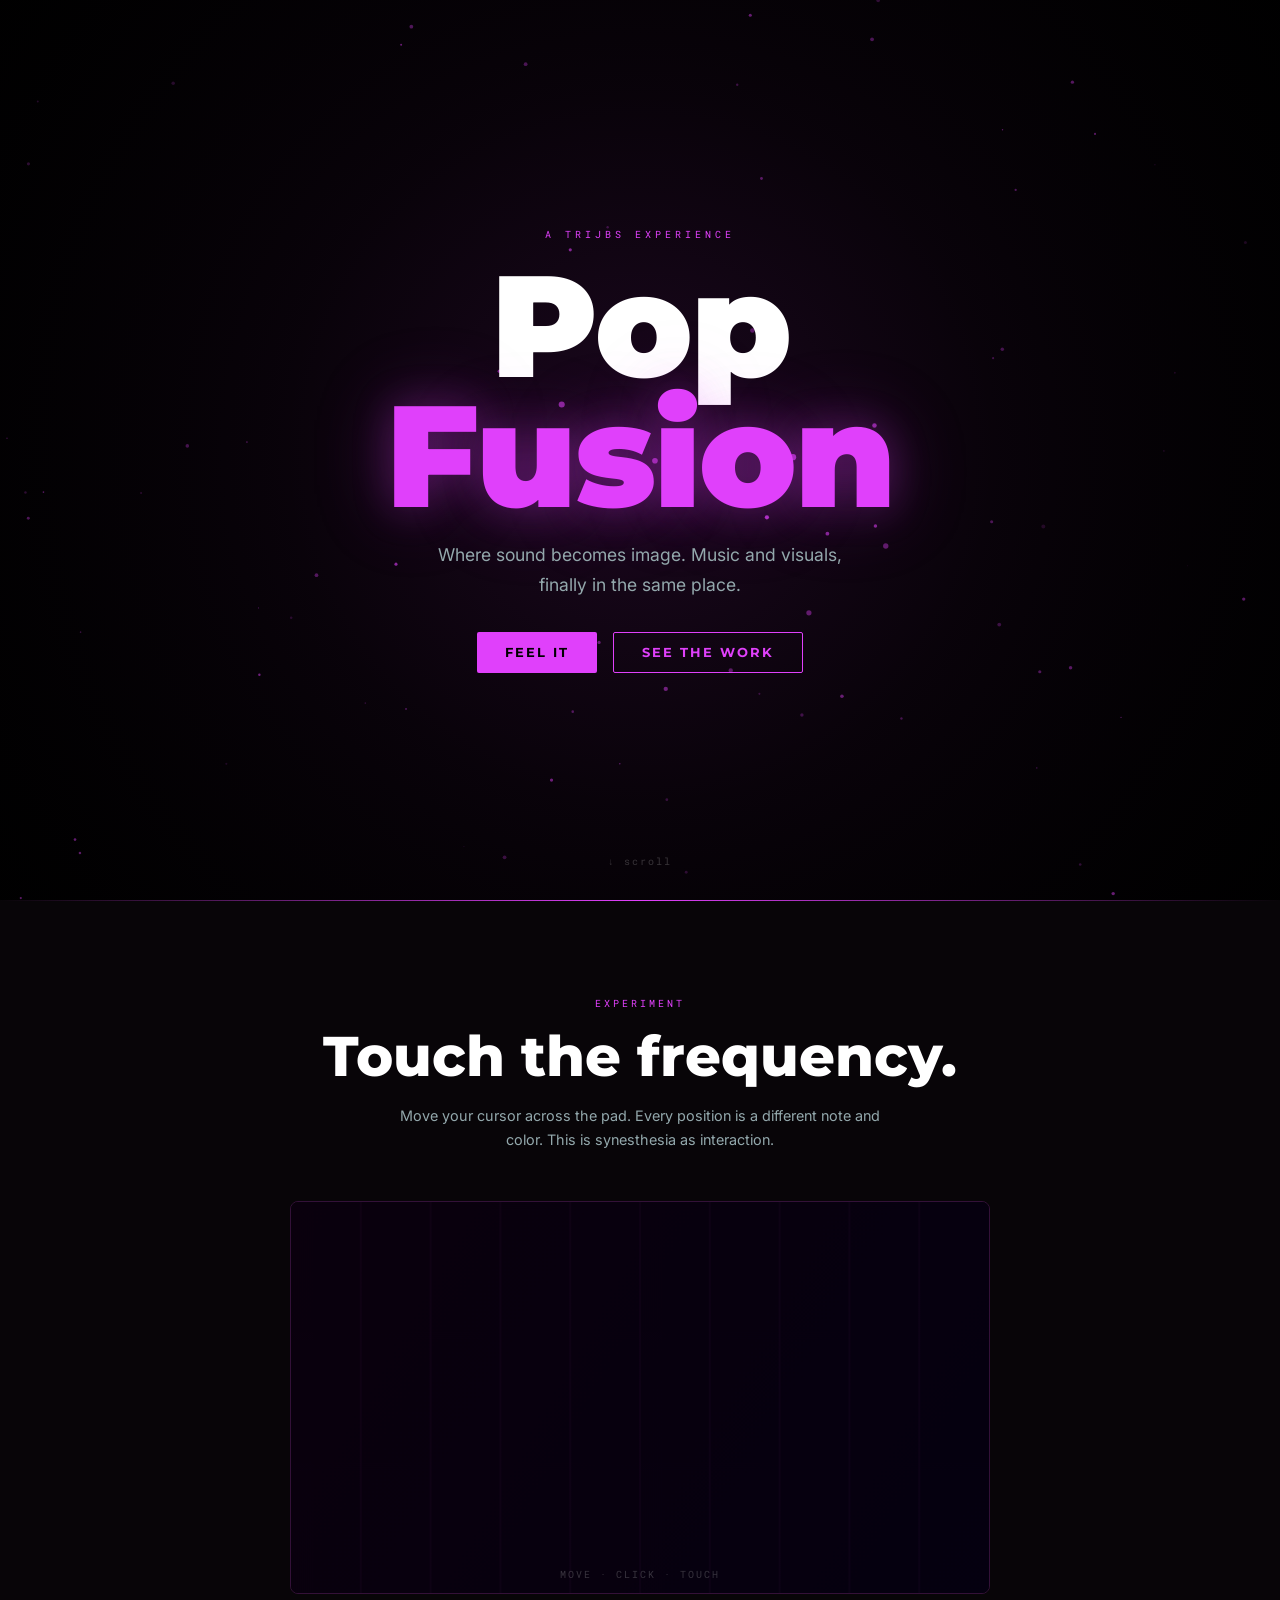
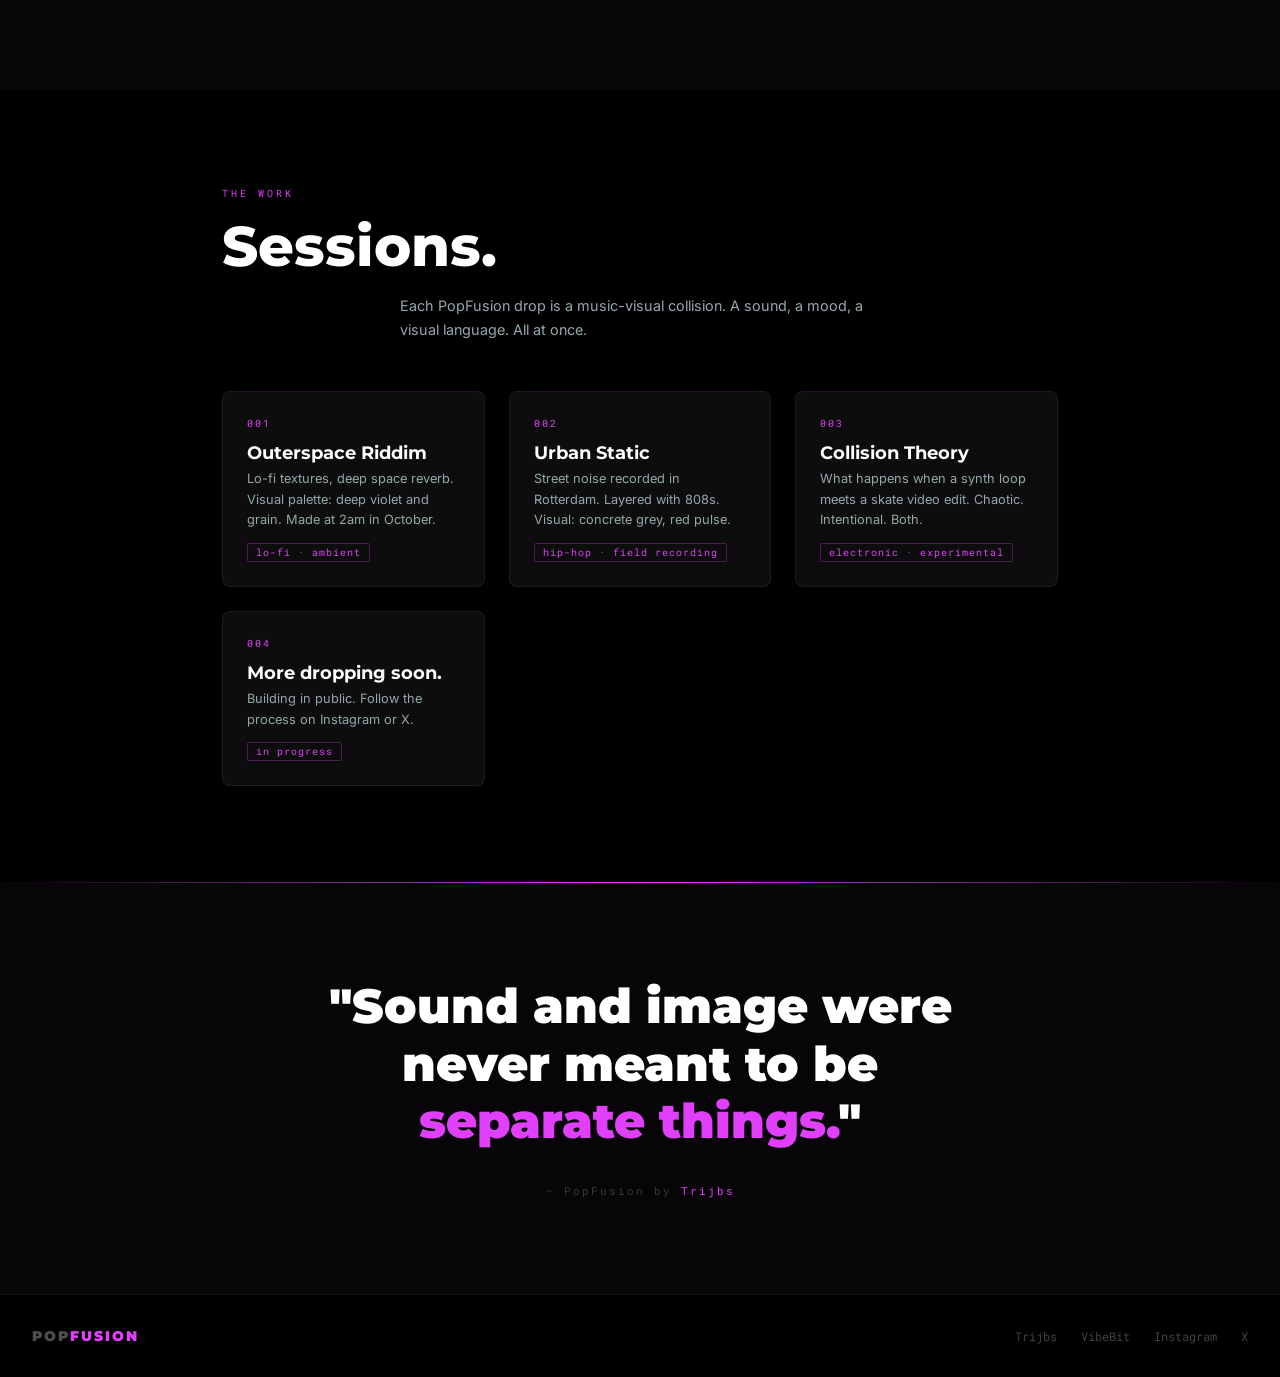
==== popfusion/index.html @ 5f2a0971 "Add PopFusion page, GitHub README, clean script.js - popfusion/index.html: interactive music-visual " ====
<!DOCTYPE html>
<html lang="en">
<head>
  <meta charset="UTF-8" />
  <meta name="viewport" content="width=device-width, initial-scale=1.0" />
  <title>PopFusion — Music meets visual. By Trijbs.</title>
  <meta name="description" content="PopFusion is where sound becomes image. An interactive music-visual experience by Trijbs." />
  <link rel="icon" href="../logo.png" type="image/png" />
  <link rel="preconnect" href="https://fonts.googleapis.com">
  <link rel="preconnect" href="https://fonts.gstatic.com" crossorigin>
  <link href="https://fonts.googleapis.com/css2?family=Inter:wght@300;400;500&family=Montserrat:wght@700;800;900&family=Roboto+Mono:wght@400&display=swap" rel="stylesheet">

  <style>
    :root {
      --magenta:      #E040FB;
      --magenta-dark: #C030D9;
      --magenta-glow: rgba(224, 64, 251, 0.25);
      --bg:           #000;
      --surface:      #080508;
      --neutral:      #93A8AC;
      --white:        #ffffff;
      --font-head:    'Montserrat', sans-serif;
      --font-body:    'Inter', sans-serif;
      --font-mono:    'Roboto Mono', monospace;
    }

    * { margin: 0; padding: 0; box-sizing: border-box; }

    html { scroll-behavior: smooth; }

    body {
      background: var(--bg);
      color: var(--white);
      font-family: var(--font-body);
      overflow-x: hidden;
    }

    /* ── CANVAS HERO ─────────────────────────────────────── */

    #hero {
      position: relative;
      height: 100vh;
      display: flex;
      flex-direction: column;
      align-items: center;
      justify-content: center;
      text-align: center;
      overflow: hidden;
    }

    #hero-canvas {
      position: absolute;
      inset: 0;
      width: 100%;
      height: 100%;
    }

    .hero-content {
      position: relative;
      z-index: 2;
      padding: 2rem;
    }

    .brand-tag {
      font-family: var(--font-mono);
      font-size: 0.65rem;
      letter-spacing: 4px;
      color: var(--magenta);
      text-transform: uppercase;
      margin-bottom: 1.25rem;
      display: block;
    }

    .hero-title {
      font-family: var(--font-head);
      font-weight: 900;
      font-size: clamp(3.5rem, 12vw, 9rem);
      line-height: 0.9;
      letter-spacing: -2px;
      margin-bottom: 1.25rem;
    }

    .hero-title .pop { color: var(--white); }
    .hero-title .fusion {
      color: var(--magenta);
      text-shadow: 0 0 40px var(--magenta-glow), 0 0 80px var(--magenta-glow);
    }

    .hero-sub {
      font-size: clamp(0.9rem, 2vw, 1.1rem);
      color: var(--neutral);
      max-width: 440px;
      line-height: 1.7;
      margin: 0 auto 2rem;
    }

    .hero-cta {
      display: inline-flex;
      gap: 1rem;
      flex-wrap: wrap;
      justify-content: center;
    }

    .btn-primary-pf {
      font-family: var(--font-head);
      font-weight: 700;
      font-size: 0.8rem;
      letter-spacing: 2px;
      text-transform: uppercase;
      color: #000;
      background: var(--magenta);
      border: none;
      padding: 13px 28px;
      border-radius: 2px;
      cursor: pointer;
      text-decoration: none;
      transition: background 0.2s, transform 0.15s, box-shadow 0.2s;
    }

    .btn-primary-pf:hover {
      background: var(--magenta-dark);
      transform: translateY(-2px);
      box-shadow: 0 8px 24px var(--magenta-glow);
    }

    .btn-ghost-pf {
      font-family: var(--font-head);
      font-weight: 700;
      font-size: 0.8rem;
      letter-spacing: 2px;
      text-transform: uppercase;
      color: var(--magenta);
      background: transparent;
      border: 1.5px solid var(--magenta);
      padding: 12px 28px;
      border-radius: 2px;
      cursor: pointer;
      text-decoration: none;
      transition: background 0.2s, transform 0.15s;
    }

    .btn-ghost-pf:hover {
      background: var(--magenta-glow);
      transform: translateY(-2px);
    }

    .scroll-hint {
      position: absolute;
      bottom: 2rem;
      left: 50%;
      transform: translateX(-50%);
      font-family: var(--font-mono);
      font-size: 0.6rem;
      letter-spacing: 2px;
      color: rgba(255,255,255,0.2);
      z-index: 2;
      animation: bobDown 2s ease-in-out infinite;
    }

    @keyframes bobDown {
      0%, 100% { transform: translateX(-50%) translateY(0); }
      50%       { transform: translateX(-50%) translateY(6px); }
    }

    /* ── INTERACTIVE SECTION ──────────────────────────────── */

    #interactive {
      padding: 6rem 2rem;
      text-align: center;
      background: var(--surface);
      position: relative;
    }

    #interactive::before {
      content: '';
      position: absolute;
      top: 0; left: 0; right: 0;
      height: 1px;
      background: linear-gradient(to right, transparent, var(--magenta), transparent);
    }

    .section-tag {
      font-family: var(--font-mono);
      font-size: 0.65rem;
      letter-spacing: 3px;
      color: var(--magenta);
      text-transform: uppercase;
      margin-bottom: 1rem;
      display: block;
    }

    .section-title {
      font-family: var(--font-head);
      font-weight: 800;
      font-size: clamp(1.8rem, 5vw, 3.5rem);
      margin-bottom: 1rem;
      line-height: 1.1;
    }

    .section-sub {
      font-size: 0.9rem;
      color: var(--neutral);
      max-width: 480px;
      margin: 0 auto 3rem;
      line-height: 1.7;
    }

    /* Synesthetic pad */
    #synth-pad {
      width: 100%;
      max-width: 700px;
      margin: 0 auto;
      aspect-ratio: 16/9;
      border-radius: 8px;
      border: 1px solid rgba(224, 64, 251, 0.2);
      position: relative;
      overflow: hidden;
      cursor: crosshair;
      touch-action: none;
    }

    #synth-canvas {
      width: 100%;
      height: 100%;
      display: block;
    }

    .pad-label {
      position: absolute;
      bottom: 12px;
      left: 50%;
      transform: translateX(-50%);
      font-family: var(--font-mono);
      font-size: 0.6rem;
      letter-spacing: 2px;
      color: rgba(255,255,255,0.2);
      pointer-events: none;
      white-space: nowrap;
    }

    /* ── TRACKS SECTION ───────────────────────────────────── */

    #tracks {
      padding: 6rem 2rem;
      max-width: 900px;
      margin: 0 auto;
    }

    .tracks-grid {
      display: grid;
      grid-template-columns: repeat(auto-fit, minmax(260px, 1fr));
      gap: 1.5rem;
      margin-top: 3rem;
    }

    .track-card {
      background: #0d0d0d;
      border: 1px solid rgba(224, 64, 251, 0.12);
      border-radius: 8px;
      padding: 1.5rem;
      transition: border-color 0.2s, transform 0.2s, box-shadow 0.2s;
      position: relative;
      overflow: hidden;
    }

    .track-card::before {
      content: '';
      position: absolute;
      top: 0; left: 0; right: 0;
      height: 2px;
      background: var(--magenta);
      transform: scaleX(0);
      transition: transform 0.3s ease;
      transform-origin: left;
    }

    .track-card:hover {
      border-color: rgba(224, 64, 251, 0.4);
      transform: translateY(-4px);
      box-shadow: 0 12px 32px rgba(224, 64, 251, 0.1);
    }

    .track-card:hover::before { transform: scaleX(1); }

    .track-num {
      font-family: var(--font-mono);
      font-size: 0.65rem;
      color: var(--magenta);
      letter-spacing: 2px;
      margin-bottom: 0.75rem;
    }

    .track-title {
      font-family: var(--font-head);
      font-weight: 700;
      font-size: 1.1rem;
      margin-bottom: 0.4rem;
    }

    .track-desc {
      font-size: 0.8rem;
      color: var(--neutral);
      line-height: 1.6;
    }

    .track-tag {
      display: inline-block;
      margin-top: 0.75rem;
      font-family: var(--font-mono);
      font-size: 0.6rem;
      letter-spacing: 1px;
      color: var(--magenta);
      border: 1px solid rgba(224,64,251,0.3);
      padding: 2px 8px;
      border-radius: 2px;
    }

    /* ── MANIFESTO SECTION ────────────────────────────────── */

    #manifesto {
      padding: 6rem 2rem;
      background: var(--surface);
      text-align: center;
      position: relative;
    }

    #manifesto::before {
      content: '';
      position: absolute;
      top: 0; left: 0; right: 0;
      height: 1px;
      background: linear-gradient(to right, transparent, var(--magenta), transparent);
    }

    .manifesto-text {
      font-family: var(--font-head);
      font-weight: 900;
      font-size: clamp(1.5rem, 4vw, 3rem);
      line-height: 1.2;
      max-width: 700px;
      margin: 0 auto 2rem;
      color: var(--white);
    }

    .manifesto-text em {
      color: var(--magenta);
      font-style: normal;
    }

    .manifesto-credit {
      font-family: var(--font-mono);
      font-size: 0.7rem;
      color: rgba(255,255,255,0.2);
      letter-spacing: 2px;
    }

    .manifesto-credit a {
      color: var(--magenta);
      text-decoration: none;
    }

    /* ── FOOTER ───────────────────────────────────────────── */

    footer {
      padding: 2rem;
      display: flex;
      align-items: center;
      justify-content: space-between;
      border-top: 1px solid rgba(255,255,255,0.05);
      flex-wrap: wrap;
      gap: 1rem;
    }

    .footer-brand {
      font-family: var(--font-head);
      font-weight: 900;
      font-size: 0.9rem;
      letter-spacing: 2px;
      color: rgba(255,255,255,0.3);
    }

    .footer-brand span { color: var(--magenta); }

    .footer-links {
      display: flex;
      gap: 1.5rem;
    }

    .footer-links a {
      font-size: 0.75rem;
      color: rgba(255,255,255,0.25);
      text-decoration: none;
      transition: color 0.2s;
      font-family: var(--font-mono);
    }

    .footer-links a:hover { color: var(--magenta); }

    :focus-visible {
      outline: 2px solid var(--magenta);
      outline-offset: 3px;
    }

    @media (max-width: 600px) {
      .hero-title { letter-spacing: -1px; }
      footer { flex-direction: column; align-items: flex-start; }
    }
  </style>
</head>
<body>

  <!-- Hero -->
  <section id="hero">
    <canvas id="hero-canvas" aria-hidden="true"></canvas>
    <div class="hero-content">
      <span class="brand-tag">A Trijbs Experience</span>
      <h1 class="hero-title">
        <span class="pop">Pop</span><br>
        <span class="fusion">Fusion</span>
      </h1>
      <p class="hero-sub">Where sound becomes image. Music and visuals, finally in the same place.</p>
      <div class="hero-cta">
        <a href="#interactive" class="btn-primary-pf">Feel it</a>
        <a href="#tracks" class="btn-ghost-pf">See the work</a>
      </div>
    </div>
    <p class="scroll-hint" aria-hidden="true">↓ scroll</p>
  </section>

  <!-- Synesthetic Pad -->
  <section id="interactive" aria-labelledby="interactive-heading">
    <span class="section-tag">Experiment</span>
    <h2 class="section-title" id="interactive-heading">Touch the frequency.</h2>
    <p class="section-sub">Move your cursor across the pad. Every position is a different note and color. This is synesthesia as interaction.</p>

    <div id="synth-pad" role="application" aria-label="Interactive synesthetic sound pad — move your mouse to play">
      <canvas id="synth-canvas"></canvas>
      <span class="pad-label">MOVE · CLICK · TOUCH</span>
    </div>
  </section>

  <!-- Tracks / Projects -->
  <section id="tracks" aria-labelledby="tracks-heading">
    <span class="section-tag">The Work</span>
    <h2 class="section-title" id="tracks-heading">Sessions.</h2>
    <p class="section-sub">Each PopFusion drop is a music-visual collision. A sound, a mood, a visual language. All at once.</p>

    <div class="tracks-grid">
      <div class="track-card">
        <p class="track-num">001</p>
        <h3 class="track-title">Outerspace Riddim</h3>
        <p class="track-desc">Lo-fi textures, deep space reverb. Visual palette: deep violet and grain. Made at 2am in October.</p>
        <span class="track-tag">lo-fi · ambient</span>
      </div>
      <div class="track-card">
        <p class="track-num">002</p>
        <h3 class="track-title">Urban Static</h3>
        <p class="track-desc">Street noise recorded in Rotterdam. Layered with 808s. Visual: concrete grey, red pulse.</p>
        <span class="track-tag">hip-hop · field recording</span>
      </div>
      <div class="track-card">
        <p class="track-num">003</p>
        <h3 class="track-title">Collision Theory</h3>
        <p class="track-desc">What happens when a synth loop meets a skate video edit. Chaotic. Intentional. Both.</p>
        <span class="track-tag">electronic · experimental</span>
      </div>
      <div class="track-card">
        <p class="track-num">004</p>
        <h3 class="track-title">More dropping soon.</h3>
        <p class="track-desc">Building in public. Follow the process on Instagram or X.</p>
        <span class="track-tag">in progress</span>
      </div>
    </div>
  </section>

  <!-- Manifesto -->
  <section id="manifesto">
    <p class="manifesto-text">
      "Sound and image were never meant to be<br>
      <em>separate things.</em>"
    </p>
    <p class="manifesto-credit">
      — PopFusion by <a href="/" target="_blank">Trijbs</a>
    </p>
  </section>

  <!-- Footer -->
  <footer>
    <div class="footer-brand">POP<span>FUSION</span></div>
    <nav class="footer-links" aria-label="Footer navigation">
      <a href="/">Trijbs</a>
      <a href="/vibebit/">VibeBit</a>
      <a href="https://instagram.com/trijbsworld" target="_blank" rel="noopener">Instagram</a>
      <a href="https://twitter.com/trijbs" target="_blank" rel="noopener">X</a>
    </nav>
  </footer>

  <script>
  (function() {

    // ── Hero particle field ──────────────────────────────────
    const heroCanvas = document.getElementById('hero-canvas');
    const hCtx = heroCanvas.getContext('2d');
    let W, H;
    let mouse = { x: 0.5, y: 0.5 };
    let particles = [];

    function resizeHero() {
      W = heroCanvas.width  = heroCanvas.offsetWidth;
      H = heroCanvas.height = heroCanvas.offsetHeight;
    }
    resizeHero();
    window.addEventListener('resize', resizeHero);

    document.addEventListener('mousemove', e => {
      mouse.x = e.clientX / window.innerWidth;
      mouse.y = e.clientY / window.innerHeight;
    });

    // Spawn particles
    for (let i = 0; i < 80; i++) {
      particles.push({
        x: Math.random(),
        y: Math.random(),
        size: Math.random() * 1.5 + 0.5,
        speed: Math.random() * 0.0003 + 0.0001,
        angle: Math.random() * Math.PI * 2,
        drift: (Math.random() - 0.5) * 0.002,
        alpha: Math.random() * 0.4 + 0.1
      });
    }

    function drawHero() {
      requestAnimationFrame(drawHero);
      hCtx.clearRect(0, 0, W, H);

      // Radial gradient pulse from mouse
      const gx = mouse.x * W;
      const gy = mouse.y * H;
      const grad = hCtx.createRadialGradient(gx, gy, 0, gx, gy, Math.max(W, H) * 0.7);
      grad.addColorStop(0,   'rgba(224, 64, 251, 0.12)');
      grad.addColorStop(0.4, 'rgba(224, 64, 251, 0.04)');
      grad.addColorStop(1,   'rgba(0,0,0,0)');
      hCtx.fillStyle = grad;
      hCtx.fillRect(0, 0, W, H);

      // Particles
      for (const p of particles) {
        // Drift toward mouse slightly
        p.x += (mouse.x - p.x) * 0.0003 + Math.cos(p.angle) * p.speed;
        p.y += (mouse.y - p.y) * 0.0003 + Math.sin(p.angle) * p.speed;
        p.angle += p.drift;

        // Wrap
        if (p.x < 0) p.x = 1;
        if (p.x > 1) p.x = 0;
        if (p.y < 0) p.y = 1;
        if (p.y > 1) p.y = 0;

        const dist = Math.hypot(p.x - mouse.x, p.y - mouse.y);
        const glow = Math.max(0, 1 - dist * 3);

        hCtx.beginPath();
        hCtx.arc(p.x * W, p.y * H, p.size + glow * 2, 0, Math.PI * 2);
        hCtx.fillStyle = `rgba(224, 64, 251, ${p.alpha + glow * 0.4})`;
        hCtx.fill();
      }
    }

    drawHero();

    // ── Synesthetic pad ──────────────────────────────────────
    const pad      = document.getElementById('synth-pad');
    const sCanvas  = document.getElementById('synth-canvas');
    const sCtx     = sCanvas.getContext('2d');
    let padW, padH;
    let touches    = [];
    let audioCtx, masterGain;
    let oscillators= [];
    let isAudioOn  = false;

    function resizePad() {
      padW = sCanvas.width  = pad.offsetWidth;
      padH = sCanvas.height = pad.offsetHeight;
    }
    resizePad();
    window.addEventListener('resize', resizePad);

    function initAudio() {
      if (isAudioOn) return;
      isAudioOn = true;
      audioCtx  = new (window.AudioContext || window.webkitAudioContext)();
      masterGain = audioCtx.createGain();
      masterGain.gain.value = 0.15;
      masterGain.connect(audioCtx.destination);
    }

    // Pentatonic scale mapped across X axis (C maj pentatonic)
    const NOTES = [261.63, 293.66, 329.63, 392.00, 440.00, 523.25, 587.33, 659.25, 783.99, 880.00];

    function freqFromX(x) {
      const idx = Math.floor((x / padW) * NOTES.length);
      return NOTES[Math.min(idx, NOTES.length - 1)];
    }

    function colorFromPos(x, y) {
      const hue  = 270 + (x / padW) * 60;  // purple to magenta range
      const light = 35 + (1 - y / padH) * 40;
      return `hsl(${hue}, 90%, ${light}%)`;
    }

    let activeOsc = null;
    let activeGain = null;

    function startNote(x, y) {
      if (!isAudioOn) return;
      stopNote();
      const freq = freqFromX(x);
      activeOsc  = audioCtx.createOscillator();
      activeGain = audioCtx.createGain();
      activeOsc.type = 'sine';
      activeOsc.frequency.value = freq;
      activeGain.gain.setValueAtTime(0, audioCtx.currentTime);
      activeGain.gain.linearRampToValueAtTime(0.5, audioCtx.currentTime + 0.05);
      activeOsc.connect(activeGain);
      activeGain.connect(masterGain);
      activeOsc.start();
    }

    function stopNote() {
      if (activeOsc) {
        try {
          activeGain.gain.linearRampToValueAtTime(0, audioCtx.currentTime + 0.1);
          activeOsc.stop(audioCtx.currentTime + 0.1);
        } catch(e) {}
        activeOsc  = null;
        activeGain = null;
      }
    }

    function updateNote(x) {
      if (activeOsc) {
        const freq = freqFromX(x);
        activeOsc.frequency.linearRampToValueAtTime(freq, audioCtx.currentTime + 0.02);
      }
    }

    // Ripple pool
    let ripples = [];

    function addRipple(x, y, color) {
      ripples.push({ x, y, r: 2, maxR: 80, alpha: 0.6, color });
    }

    // Draw pad
    let padMouse = null;
    function drawPad() {
      requestAnimationFrame(drawPad);
      sCtx.clearRect(0, 0, padW, padH);

      // Background gradient
      const bg = sCtx.createLinearGradient(0, 0, padW, padH);
      bg.addColorStop(0,   '#0a000d');
      bg.addColorStop(1,   '#050010');
      sCtx.fillStyle = bg;
      sCtx.fillRect(0, 0, padW, padH);

      // Grid lines
      sCtx.strokeStyle = 'rgba(224, 64, 251, 0.06)';
      sCtx.lineWidth = 1;
      for (let i = 1; i < NOTES.length; i++) {
        const x = (i / NOTES.length) * padW;
        sCtx.beginPath();
        sCtx.moveTo(x, 0);
        sCtx.lineTo(x, padH);
        sCtx.stroke();
      }

      // Mouse glow
      if (padMouse) {
        const { x, y } = padMouse;
        const col = colorFromPos(x, y);
        const g = sCtx.createRadialGradient(x, y, 0, x, y, 120);
        g.addColorStop(0,   col.replace('hsl', 'hsla').replace(')', ', 0.3)'));
        g.addColorStop(1,   'rgba(0,0,0,0)');
        sCtx.fillStyle = g;
        sCtx.fillRect(0, 0, padW, padH);

        // Dot
        sCtx.beginPath();
        sCtx.arc(x, y, 6, 0, Math.PI * 2);
        sCtx.fillStyle = col;
        sCtx.shadowBlur = 16;
        sCtx.shadowColor = col;
        sCtx.fill();
        sCtx.shadowBlur = 0;
      }

      // Ripples
      ripples = ripples.filter(r => r.alpha > 0.01);
      for (const r of ripples) {
        r.r += 1.5;
        r.alpha *= 0.95;
        sCtx.strokeStyle = r.color.replace('hsl', 'hsla').replace(')', `, ${r.alpha})`);
        sCtx.lineWidth = 1.5;
        sCtx.beginPath();
        sCtx.arc(r.x, r.y, r.r, 0, Math.PI * 2);
        sCtx.stroke();
      }
    }

    drawPad();

    // Mouse events
    pad.addEventListener('mouseenter', () => { initAudio(); });

    pad.addEventListener('mousemove', e => {
      const rect = pad.getBoundingClientRect();
      const x = e.clientX - rect.left;
      const y = e.clientY - rect.top;
      padMouse = { x, y };
      if (e.buttons === 1) {
        updateNote(x);
        addRipple(x, y, colorFromPos(x, y));
      }
    });

    pad.addEventListener('mousedown', e => {
      const rect = pad.getBoundingClientRect();
      const x = e.clientX - rect.left;
      const y = e.clientY - rect.top;
      initAudio();
      startNote(x, y);
      addRipple(x, y, colorFromPos(x, y));
    });

    pad.addEventListener('mouseup',    stopNote);
    pad.addEventListener('mouseleave', () => { padMouse = null; stopNote(); });

    // Touch events
    pad.addEventListener('touchstart', e => {
      e.preventDefault();
      initAudio();
      const rect = pad.getBoundingClientRect();
      const t = e.touches[0];
      const x = t.clientX - rect.left;
      const y = t.clientY - rect.top;
      padMouse = { x, y };
      startNote(x, y);
      addRipple(x, y, colorFromPos(x, y));
    }, { passive: false });

    pad.addEventListener('touchmove', e => {
      e.preventDefault();
      const rect = pad.getBoundingClientRect();
      const t = e.touches[0];
      const x = t.clientX - rect.left;
      const y = t.clientY - rect.top;
      padMouse = { x, y };
      updateNote(x);
      if (Math.random() < 0.3) addRipple(x, y, colorFromPos(x, y));
    }, { passive: false });

    pad.addEventListener('touchend',   () => { padMouse = null; stopNote(); }, { passive: false });

    // ── Console ─────────────────────────────────────────────
    console.log('%c PopFusion ', 'background:#E040FB;color:#000;font-weight:900;font-size:16px;padding:4px 8px;');
    console.log('%csound becomes image — a Trijbs experience', 'color:#93A8AC;');
    console.log('→ trijbsworld.nl');

  })();
  </script>
</body>
</html>
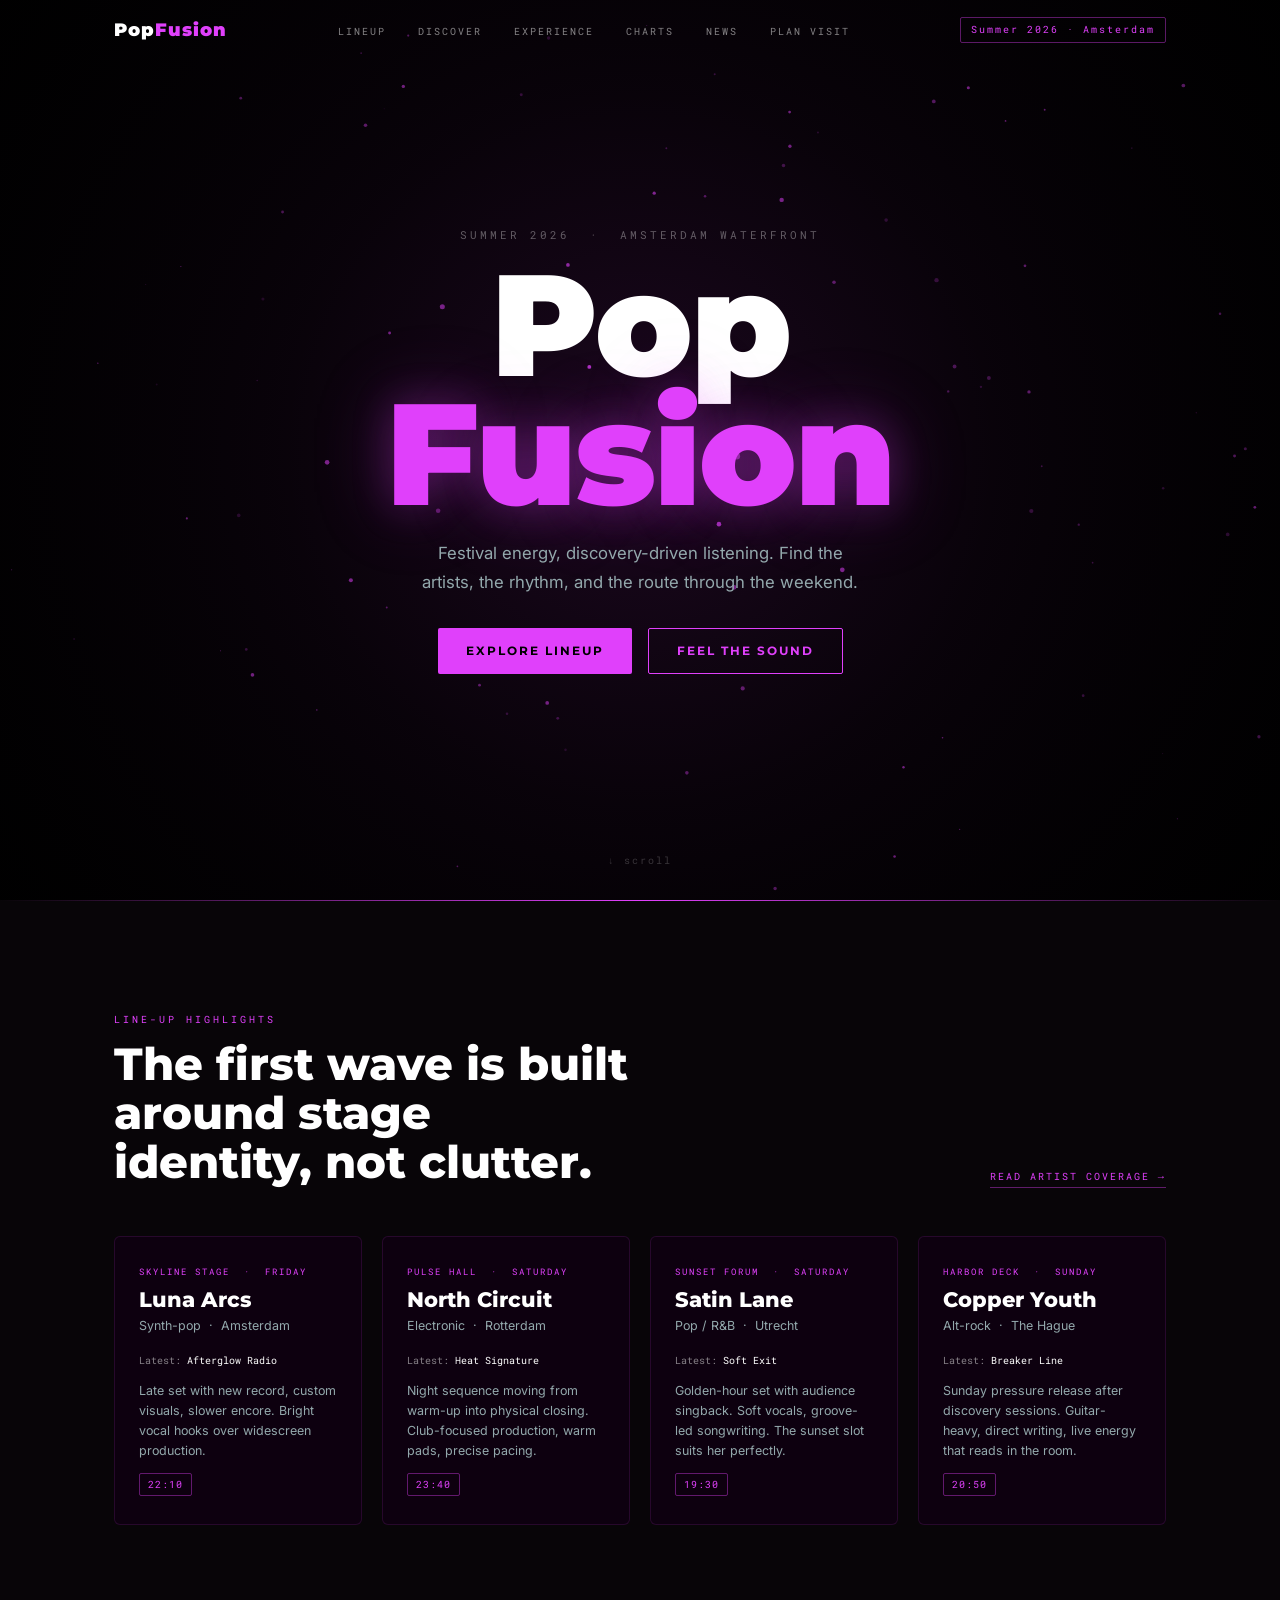
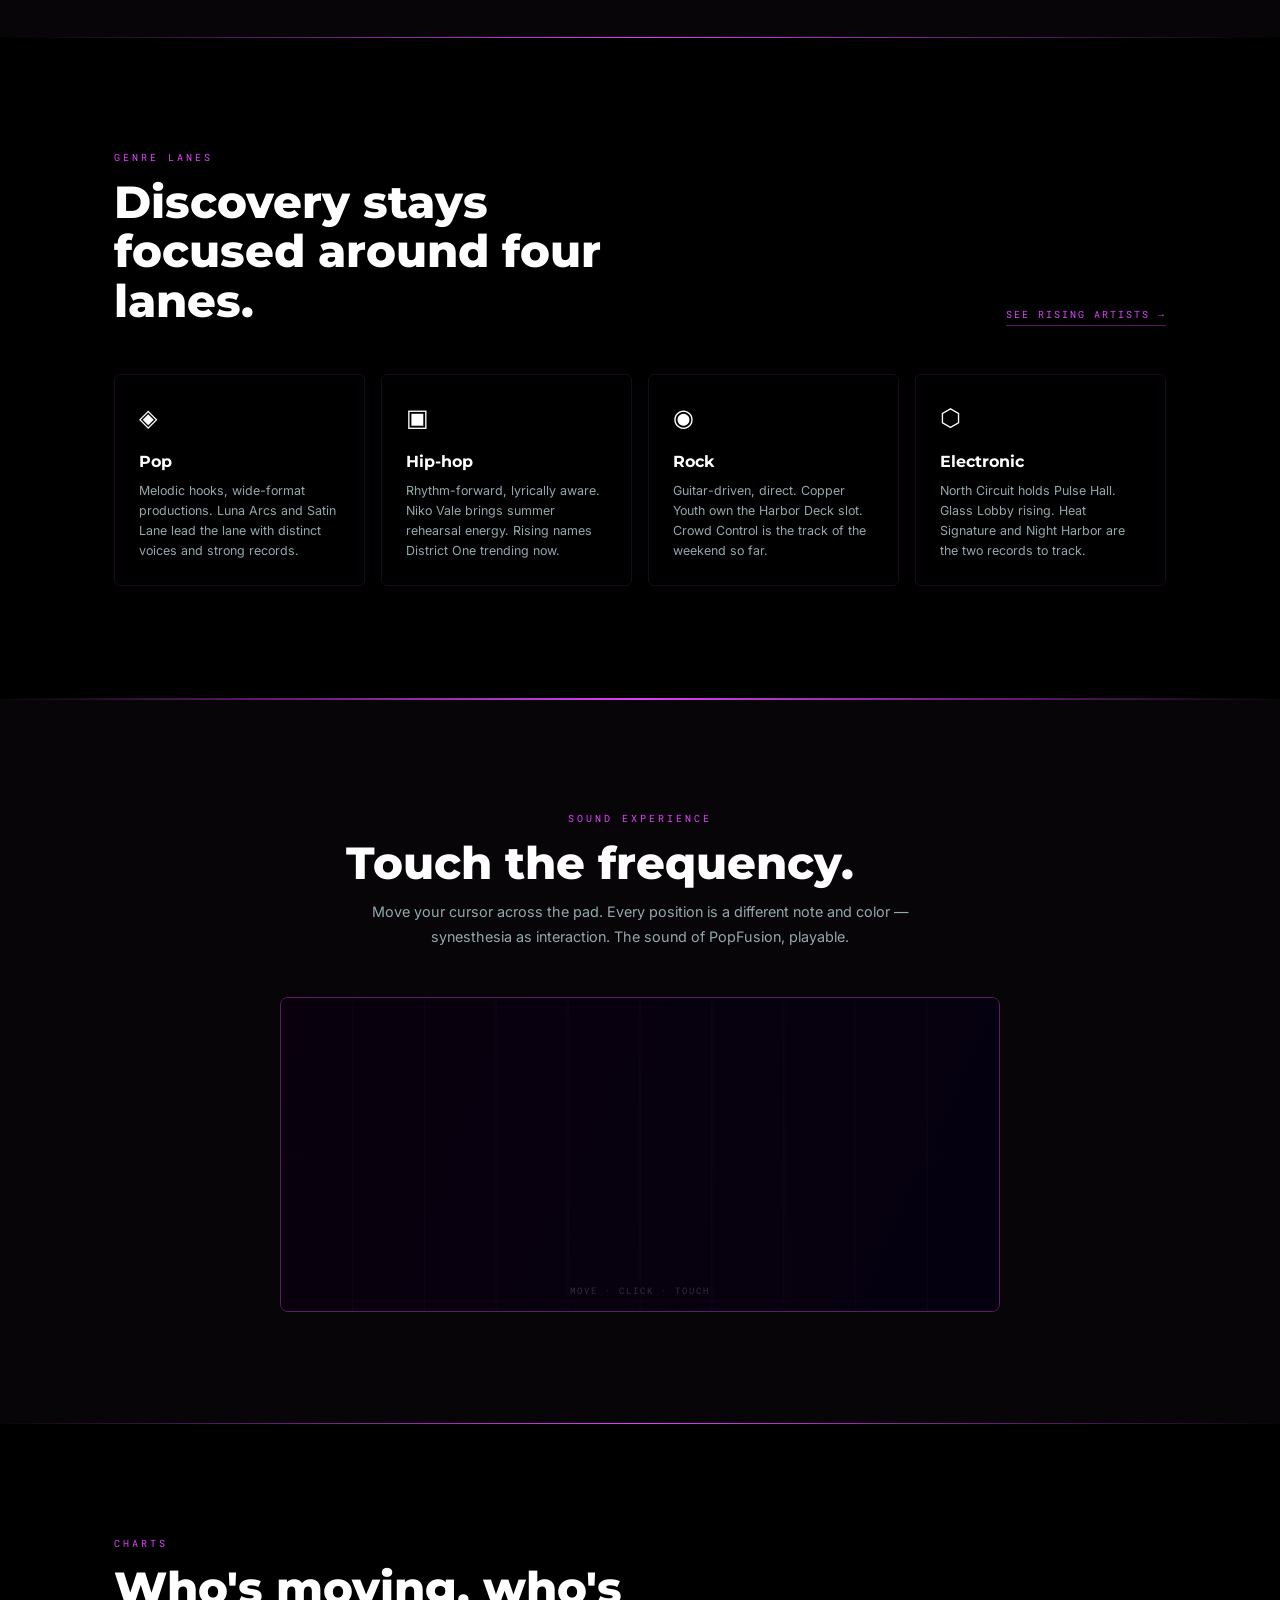
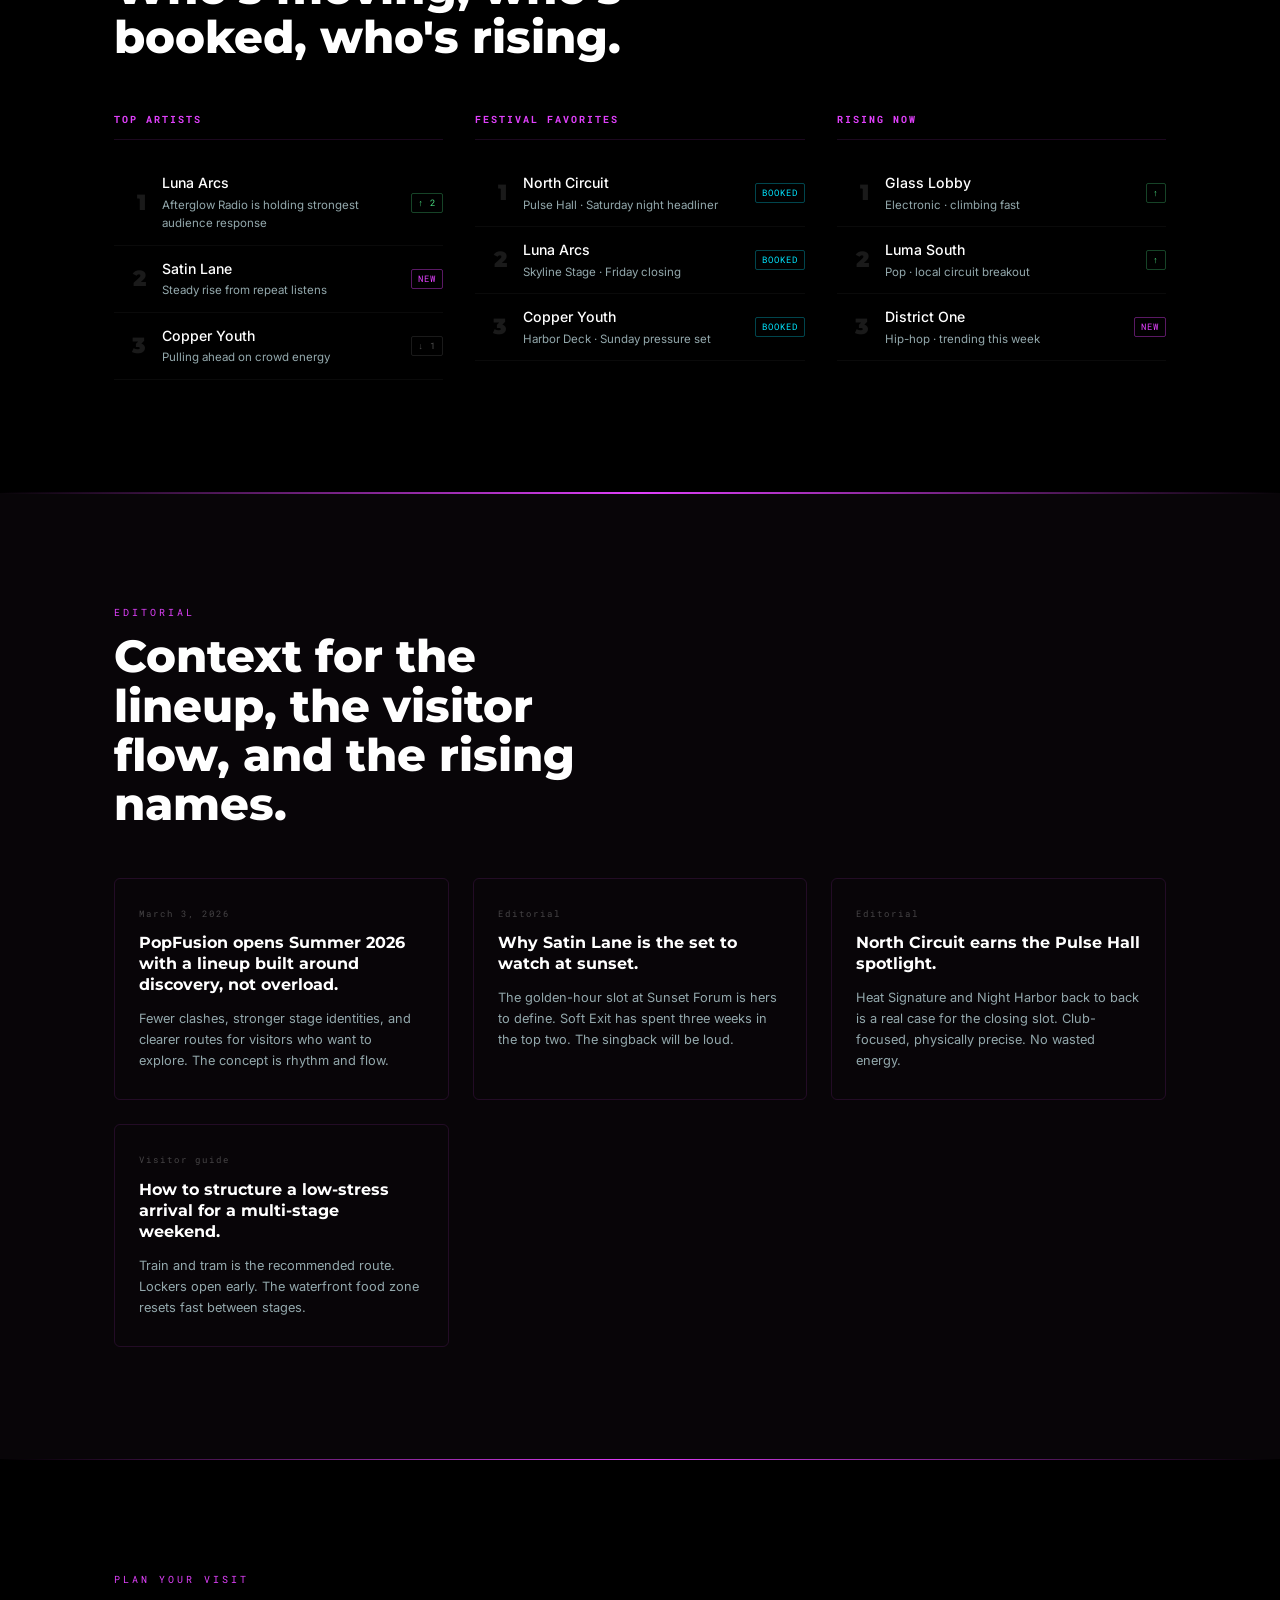
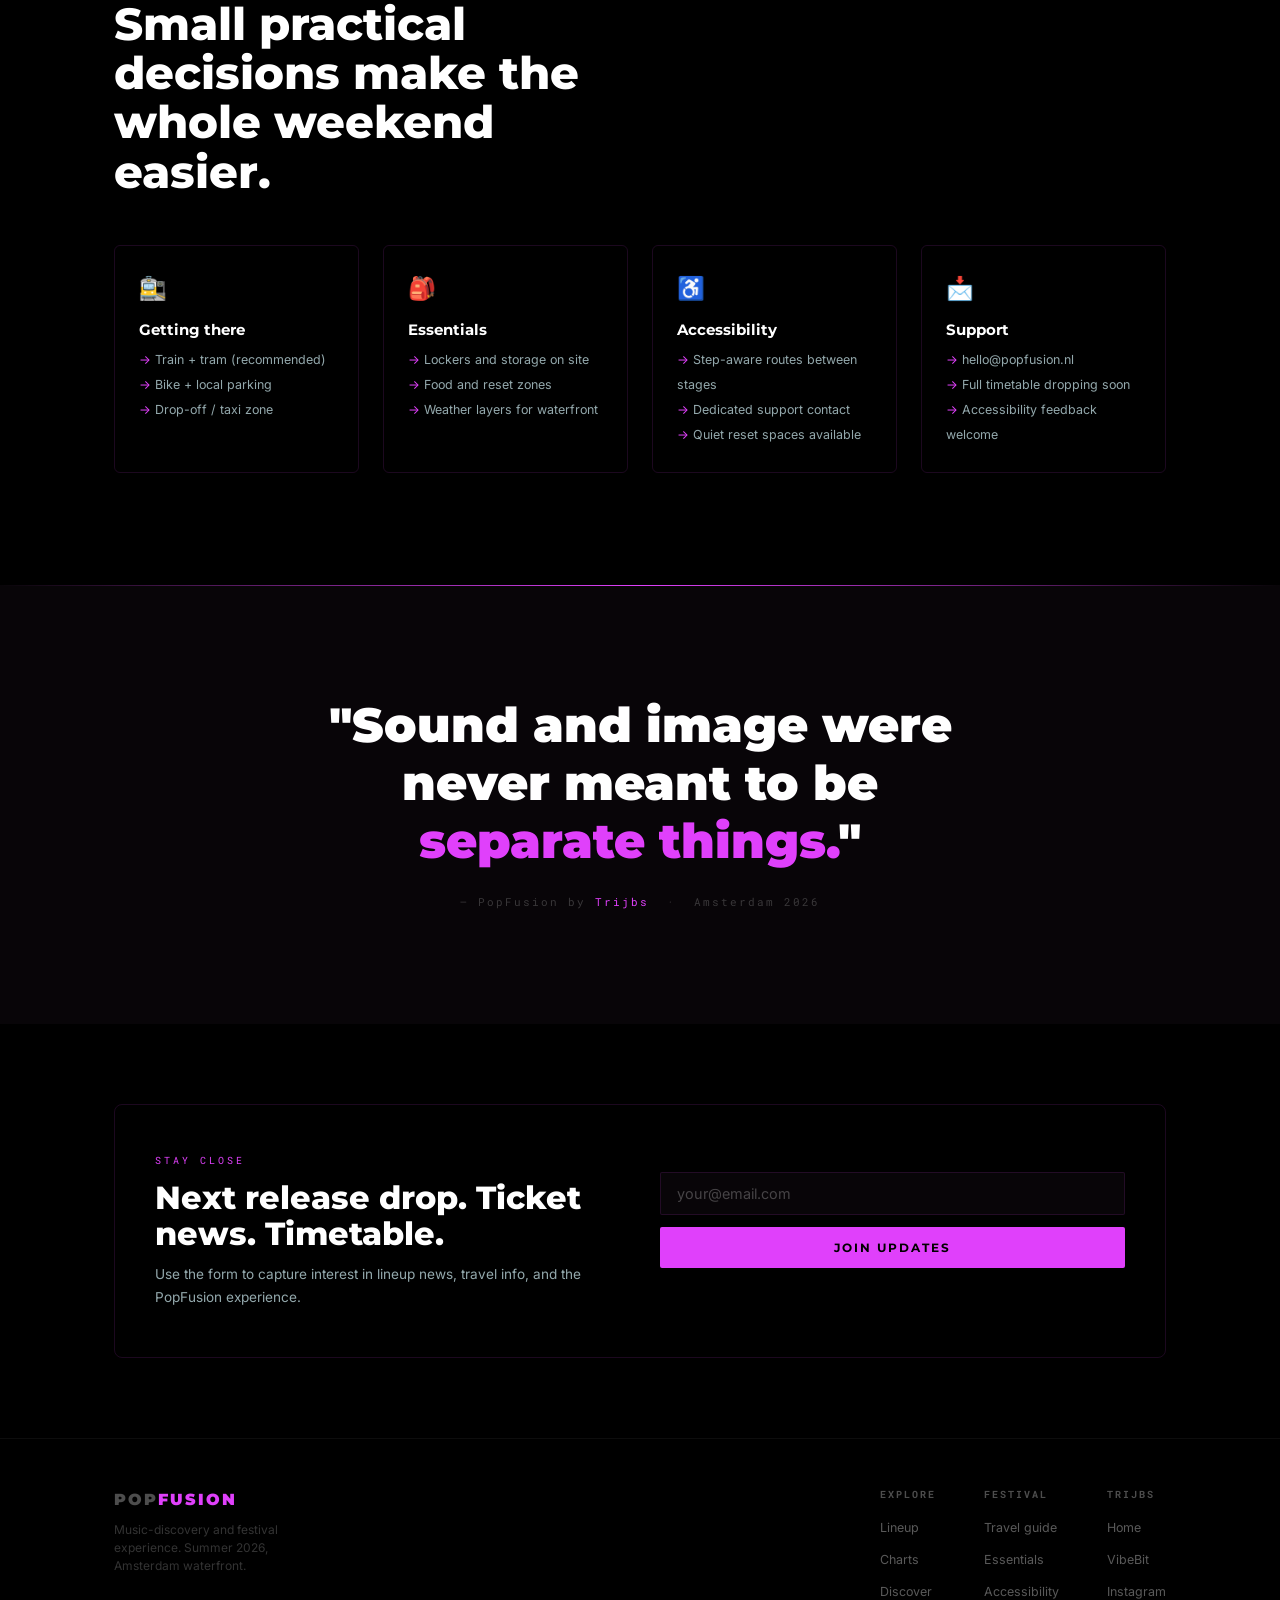
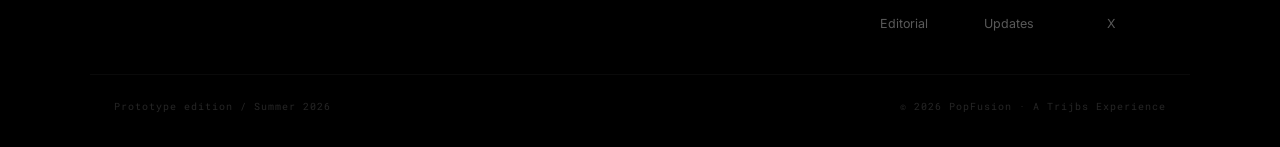
==== commit a02fa5cb: "Merge PopFusion2 festival content into popfusion page Combines the interactive Trijbs visual layer (" ====
--- a/popfusion/index.html
+++ b/popfusion/index.html
@@ -3,108 +3,204 @@
 <head>
   <meta charset="UTF-8" />
   <meta name="viewport" content="width=device-width, initial-scale=1.0" />
-  <title>PopFusion — Music meets visual. By Trijbs.</title>
-  <meta name="description" content="PopFusion is where sound becomes image. An interactive music-visual experience by Trijbs." />
+  <title>PopFusion — Summer 2026 · Amsterdam</title>
+  <meta name="description" content="PopFusion combines festival planning with music discovery. Summer 2026, Amsterdam waterfront. A Trijbs experience." />
+  <meta property="og:title" content="PopFusion — Summer 2026 · Amsterdam" />
+  <meta property="og:description" content="Festival energy, discovery-driven listening. Find the artists, the rhythm, and the route through the weekend." />
+  <meta property="og:image" content="https://trijbsworld.nl/logo.png" />
   <link rel="icon" href="../logo.png" type="image/png" />
   <link rel="preconnect" href="https://fonts.googleapis.com">
   <link rel="preconnect" href="https://fonts.gstatic.com" crossorigin>
-  <link href="https://fonts.googleapis.com/css2?family=Inter:wght@300;400;500&family=Montserrat:wght@700;800;900&family=Roboto+Mono:wght@400&display=swap" rel="stylesheet">
+  <link href="https://fonts.googleapis.com/css2?family=Inter:wght@300;400;500&family=Montserrat:wght@600;700;800;900&family=Roboto+Mono:wght@400&display=swap" rel="stylesheet">
 
   <style>
+    /* ── TOKENS ───────────────────────────────────────────── */
     :root {
-      --magenta:      #E040FB;
-      --magenta-dark: #C030D9;
-      --magenta-glow: rgba(224, 64, 251, 0.25);
-      --bg:           #000;
-      --surface:      #080508;
-      --neutral:      #93A8AC;
-      --white:        #ffffff;
-      --font-head:    'Montserrat', sans-serif;
-      --font-body:    'Inter', sans-serif;
-      --font-mono:    'Roboto Mono', monospace;
-    }
-
-    * { margin: 0; padding: 0; box-sizing: border-box; }
-
+      --magenta:       #E040FB;
+      --magenta-dark:  #C030D9;
+      --magenta-dim:   rgba(224, 64, 251, 0.15);
+      --magenta-glow:  rgba(224, 64, 251, 0.25);
+      --cyan:          #00E5FF;
+      --bg:            #000;
+      --surface:       #080508;
+      --surface-2:     #0d000f;
+      --border:        rgba(224, 64, 251, 0.12);
+      --border-hover:  rgba(224, 64, 251, 0.4);
+      --neutral:       #93A8AC;
+      --white:         #ffffff;
+      --font-head:     'Montserrat', sans-serif;
+      --font-body:     'Inter', sans-serif;
+      --font-mono:     'Roboto Mono', monospace;
+      --shell:         min(1100px, 94vw);
+      --transition:    200ms ease;
+    }
+
+    /* ── RESET ────────────────────────────────────────────── */
+    *, *::before, *::after { margin: 0; padding: 0; box-sizing: border-box; }
     html { scroll-behavior: smooth; }
-
     body {
       background: var(--bg);
       color: var(--white);
       font-family: var(--font-body);
       overflow-x: hidden;
-    }
-
-    /* ── CANVAS HERO ─────────────────────────────────────── */
-
-    #hero {
-      position: relative;
-      height: 100vh;
+      line-height: 1.6;
+    }
+    a { color: inherit; text-decoration: none; }
+    img { display: block; max-width: 100%; }
+    :focus-visible { outline: 2px solid var(--magenta); outline-offset: 3px; }
+
+    /* ── SKIP LINK ────────────────────────────────────────── */
+    .skip-link {
+      position: absolute;
+      top: -999px; left: 1rem;
+      background: var(--magenta);
+      color: #000;
+      font-family: var(--font-head);
+      font-weight: 700;
+      font-size: 0.75rem;
+      padding: 8px 16px;
+      z-index: 999;
+    }
+    .skip-link:focus { top: 1rem; }
+
+    /* ── NAV ──────────────────────────────────────────────── */
+    .site-header {
+      position: fixed;
+      top: 0; left: 0; right: 0;
+      z-index: 100;
+      padding: 1rem 0;
+      transition: background var(--transition), backdrop-filter var(--transition);
+    }
+    .site-header.scrolled {
+      background: rgba(0,0,0,0.85);
+      backdrop-filter: blur(12px);
+      border-bottom: 1px solid var(--border);
+    }
+    .nav-inner {
+      max-width: var(--shell);
+      margin: 0 auto;
+      padding: 0 1.5rem;
       display: flex;
-      flex-direction: column;
       align-items: center;
-      justify-content: center;
-      text-align: center;
-      overflow: hidden;
-    }
-
-    #hero-canvas {
-      position: absolute;
-      inset: 0;
-      width: 100%;
-      height: 100%;
-    }
-
-    .hero-content {
-      position: relative;
-      z-index: 2;
-      padding: 2rem;
-    }
-
-    .brand-tag {
+      justify-content: space-between;
+      gap: 2rem;
+    }
+    .nav-brand {
+      font-family: var(--font-head);
+      font-weight: 900;
+      font-size: 1.1rem;
+      letter-spacing: 1px;
+    }
+    .nav-brand .pf-pop  { color: var(--white); }
+    .nav-brand .pf-fuse { color: var(--magenta); }
+
+    .nav-links {
+      display: flex;
+      gap: 2rem;
+      list-style: none;
+    }
+    .nav-links a {
       font-family: var(--font-mono);
       font-size: 0.65rem;
-      letter-spacing: 4px;
+      letter-spacing: 2px;
+      text-transform: uppercase;
+      color: rgba(255,255,255,0.5);
+      transition: color var(--transition);
+    }
+    .nav-links a:hover { color: var(--magenta); }
+
+    .nav-tag {
+      font-family: var(--font-mono);
+      font-size: 0.6rem;
+      letter-spacing: 2px;
+      color: var(--magenta);
+      border: 1px solid var(--border-hover);
+      padding: 4px 10px;
+      border-radius: 2px;
+      white-space: nowrap;
+    }
+
+    /* Mobile nav */
+    .nav-toggle {
+      display: none;
+      background: none;
+      border: none;
+      color: var(--white);
+      font-family: var(--font-mono);
+      font-size: 0.7rem;
+      letter-spacing: 2px;
+      cursor: pointer;
+      padding: 4px;
+    }
+
+    @media (max-width: 700px) {
+      .nav-toggle { display: block; }
+      .nav-links {
+        display: none;
+        position: absolute;
+        top: 100%; left: 0; right: 0;
+        background: rgba(0,0,0,0.96);
+        flex-direction: column;
+        gap: 0;
+        border-bottom: 1px solid var(--border);
+        padding: 1rem 0;
+      }
+      .nav-links.open { display: flex; }
+      .nav-links a {
+        padding: 0.75rem 1.5rem;
+        display: block;
+      }
+      .nav-tag { display: none; }
+    }
+
+    /* ── UTILS ────────────────────────────────────────────── */
+    .shell { max-width: var(--shell); margin: 0 auto; padding: 0 1.5rem; }
+    .eyebrow {
+      font-family: var(--font-mono);
+      font-size: 0.62rem;
+      letter-spacing: 3px;
       color: var(--magenta);
       text-transform: uppercase;
-      margin-bottom: 1.25rem;
+      margin-bottom: 0.75rem;
       display: block;
     }
-
-    .hero-title {
+    .section-heading {
+      display: flex;
+      align-items: flex-end;
+      justify-content: space-between;
+      gap: 1.5rem;
+      margin-bottom: 3rem;
+      flex-wrap: wrap;
+    }
+    .section-title {
       font-family: var(--font-head);
-      font-weight: 900;
-      font-size: clamp(3.5rem, 12vw, 9rem);
-      line-height: 0.9;
-      letter-spacing: -2px;
-      margin-bottom: 1.25rem;
-    }
-
-    .hero-title .pop { color: var(--white); }
-    .hero-title .fusion {
+      font-weight: 800;
+      font-size: clamp(1.6rem, 4vw, 2.8rem);
+      line-height: 1.1;
+      max-width: 520px;
+    }
+    .text-link {
+      font-family: var(--font-mono);
+      font-size: 0.65rem;
+      letter-spacing: 2px;
       color: var(--magenta);
-      text-shadow: 0 0 40px var(--magenta-glow), 0 0 80px var(--magenta-glow);
-    }
-
-    .hero-sub {
-      font-size: clamp(0.9rem, 2vw, 1.1rem);
-      color: var(--neutral);
-      max-width: 440px;
-      line-height: 1.7;
-      margin: 0 auto 2rem;
-    }
-
-    .hero-cta {
-      display: inline-flex;
-      gap: 1rem;
-      flex-wrap: wrap;
-      justify-content: center;
-    }
-
-    .btn-primary-pf {
+      text-transform: uppercase;
+      border-bottom: 1px solid var(--border-hover);
+      padding-bottom: 2px;
+      transition: opacity var(--transition);
+      white-space: nowrap;
+    }
+    .text-link:hover { opacity: 0.7; }
+    .divider {
+      height: 1px;
+      background: linear-gradient(to right, transparent, var(--magenta), transparent);
+    }
+
+    /* Buttons */
+    .btn-primary {
       font-family: var(--font-head);
       font-weight: 700;
-      font-size: 0.8rem;
+      font-size: 0.78rem;
       letter-spacing: 2px;
       text-transform: uppercase;
       color: #000;
@@ -113,20 +209,18 @@
       padding: 13px 28px;
       border-radius: 2px;
       cursor: pointer;
-      text-decoration: none;
-      transition: background 0.2s, transform 0.15s, box-shadow 0.2s;
-    }
-
-    .btn-primary-pf:hover {
+      display: inline-block;
+      transition: background var(--transition), transform var(--transition), box-shadow var(--transition);
+    }
+    .btn-primary:hover {
       background: var(--magenta-dark);
       transform: translateY(-2px);
       box-shadow: 0 8px 24px var(--magenta-glow);
     }
-
-    .btn-ghost-pf {
+    .btn-ghost {
       font-family: var(--font-head);
       font-weight: 700;
-      font-size: 0.8rem;
+      font-size: 0.78rem;
       letter-spacing: 2px;
       text-transform: uppercase;
       color: var(--magenta);
@@ -135,15 +229,82 @@
       padding: 12px 28px;
       border-radius: 2px;
       cursor: pointer;
-      text-decoration: none;
-      transition: background 0.2s, transform 0.15s;
-    }
-
-    .btn-ghost-pf:hover {
-      background: var(--magenta-glow);
+      display: inline-block;
+      transition: background var(--transition), transform var(--transition);
+    }
+    .btn-ghost:hover {
+      background: var(--magenta-dim);
       transform: translateY(-2px);
     }
 
+    /* Reveal on scroll */
+    .reveal {
+      opacity: 0;
+      transform: translateY(24px);
+      transition: opacity 0.55s ease, transform 0.55s ease;
+    }
+    .reveal.visible {
+      opacity: 1;
+      transform: translateY(0);
+    }
+
+    /* ── HERO ─────────────────────────────────────────────── */
+    #hero {
+      position: relative;
+      height: 100vh;
+      min-height: 560px;
+      display: flex;
+      flex-direction: column;
+      align-items: center;
+      justify-content: center;
+      text-align: center;
+      overflow: hidden;
+    }
+    #hero-canvas {
+      position: absolute;
+      inset: 0;
+      width: 100%;
+      height: 100%;
+    }
+    .hero-content {
+      position: relative;
+      z-index: 2;
+      padding: 2rem;
+    }
+    .hero-title {
+      font-family: var(--font-head);
+      font-weight: 900;
+      font-size: clamp(3.5rem, 12vw, 9rem);
+      line-height: 0.9;
+      letter-spacing: -2px;
+      margin-bottom: 1.25rem;
+    }
+    .hero-title .pop   { color: var(--white); }
+    .hero-title .fusion {
+      color: var(--magenta);
+      text-shadow: 0 0 40px var(--magenta-glow), 0 0 80px var(--magenta-glow);
+    }
+    .hero-meta {
+      font-family: var(--font-mono);
+      font-size: 0.7rem;
+      letter-spacing: 3px;
+      color: rgba(255,255,255,0.35);
+      margin-bottom: 1rem;
+      text-transform: uppercase;
+    }
+    .hero-sub {
+      font-size: clamp(0.9rem, 2vw, 1.05rem);
+      color: var(--neutral);
+      max-width: 440px;
+      margin: 0 auto 2rem;
+      line-height: 1.7;
+    }
+    .hero-cta {
+      display: inline-flex;
+      gap: 1rem;
+      flex-wrap: wrap;
+      justify-content: center;
+    }
     .scroll-hint {
       position: absolute;
       bottom: 2rem;
@@ -156,373 +317,950 @@
       z-index: 2;
       animation: bobDown 2s ease-in-out infinite;
     }
-
     @keyframes bobDown {
       0%, 100% { transform: translateX(-50%) translateY(0); }
       50%       { transform: translateX(-50%) translateY(6px); }
     }
 
-    /* ── INTERACTIVE SECTION ──────────────────────────────── */
-
-    #interactive {
-      padding: 6rem 2rem;
-      text-align: center;
+    /* ── LINEUP ───────────────────────────────────────────── */
+    #lineup {
+      padding: 7rem 0;
       background: var(--surface);
       position: relative;
     }
-
-    #interactive::before {
-      content: '';
-      position: absolute;
-      top: 0; left: 0; right: 0;
-      height: 1px;
-      background: linear-gradient(to right, transparent, var(--magenta), transparent);
-    }
-
-    .section-tag {
-      font-family: var(--font-mono);
-      font-size: 0.65rem;
-      letter-spacing: 3px;
-      color: var(--magenta);
-      text-transform: uppercase;
-      margin-bottom: 1rem;
-      display: block;
-    }
-
-    .section-title {
-      font-family: var(--font-head);
-      font-weight: 800;
-      font-size: clamp(1.8rem, 5vw, 3.5rem);
-      margin-bottom: 1rem;
-      line-height: 1.1;
-    }
-
-    .section-sub {
-      font-size: 0.9rem;
-      color: var(--neutral);
-      max-width: 480px;
-      margin: 0 auto 3rem;
-      line-height: 1.7;
-    }
-
-    /* Synesthetic pad */
-    #synth-pad {
-      width: 100%;
-      max-width: 700px;
-      margin: 0 auto;
-      aspect-ratio: 16/9;
-      border-radius: 8px;
-      border: 1px solid rgba(224, 64, 251, 0.2);
+    #lineup::before { content: ''; position: absolute; top: 0; left: 0; right: 0; height: 1px; background: linear-gradient(to right, transparent, var(--magenta), transparent); }
+
+    .lineup-grid {
+      display: grid;
+      grid-template-columns: repeat(auto-fit, minmax(240px, 1fr));
+      gap: 1.25rem;
+    }
+    .artist-card {
+      background: var(--surface-2);
+      border: 1px solid var(--border);
+      border-radius: 6px;
+      padding: 1.75rem 1.5rem;
       position: relative;
       overflow: hidden;
-      cursor: crosshair;
-      touch-action: none;
-    }
-
-    #synth-canvas {
-      width: 100%;
-      height: 100%;
-      display: block;
-    }
-
-    .pad-label {
-      position: absolute;
-      bottom: 12px;
-      left: 50%;
-      transform: translateX(-50%);
-      font-family: var(--font-mono);
-      font-size: 0.6rem;
-      letter-spacing: 2px;
-      color: rgba(255,255,255,0.2);
-      pointer-events: none;
-      white-space: nowrap;
-    }
-
-    /* ── TRACKS SECTION ───────────────────────────────────── */
-
-    #tracks {
-      padding: 6rem 2rem;
-      max-width: 900px;
-      margin: 0 auto;
-    }
-
-    .tracks-grid {
-      display: grid;
-      grid-template-columns: repeat(auto-fit, minmax(260px, 1fr));
-      gap: 1.5rem;
-      margin-top: 3rem;
-    }
-
-    .track-card {
-      background: #0d0d0d;
-      border: 1px solid rgba(224, 64, 251, 0.12);
-      border-radius: 8px;
-      padding: 1.5rem;
-      transition: border-color 0.2s, transform 0.2s, box-shadow 0.2s;
-      position: relative;
-      overflow: hidden;
-    }
-
-    .track-card::before {
+      transition: border-color var(--transition), transform var(--transition), box-shadow var(--transition);
+    }
+    .artist-card::before {
       content: '';
       position: absolute;
       top: 0; left: 0; right: 0;
       height: 2px;
       background: var(--magenta);
       transform: scaleX(0);
+      transform-origin: left;
       transition: transform 0.3s ease;
-      transform-origin: left;
-    }
-
-    .track-card:hover {
-      border-color: rgba(224, 64, 251, 0.4);
+    }
+    .artist-card:hover {
+      border-color: var(--border-hover);
       transform: translateY(-4px);
-      box-shadow: 0 12px 32px rgba(224, 64, 251, 0.1);
-    }
-
-    .track-card:hover::before { transform: scaleX(1); }
-
-    .track-num {
+      box-shadow: 0 12px 32px rgba(224,64,251,0.1);
+    }
+    .artist-card:hover::before { transform: scaleX(1); }
+
+    .artist-stage {
+      font-family: var(--font-mono);
+      font-size: 0.58rem;
+      letter-spacing: 2px;
+      color: var(--magenta);
+      text-transform: uppercase;
+      margin-bottom: 0.5rem;
+    }
+    .artist-name {
+      font-family: var(--font-head);
+      font-weight: 800;
+      font-size: 1.3rem;
+      margin-bottom: 0.25rem;
+      line-height: 1.2;
+    }
+    .artist-genre {
+      font-size: 0.78rem;
+      color: var(--neutral);
+      margin-bottom: 1rem;
+    }
+    .artist-record {
       font-family: var(--font-mono);
       font-size: 0.65rem;
-      color: var(--magenta);
-      letter-spacing: 2px;
-      margin-bottom: 0.75rem;
-    }
-
-    .track-title {
-      font-family: var(--font-head);
-      font-weight: 700;
-      font-size: 1.1rem;
-      margin-bottom: 0.4rem;
-    }
-
-    .track-desc {
-      font-size: 0.8rem;
-      color: var(--neutral);
-      line-height: 1.6;
-    }
-
-    .track-tag {
+      color: rgba(255,255,255,0.5);
+      margin-bottom: 0.5rem;
+    }
+    .artist-record span { color: var(--white); }
+    .artist-time {
       display: inline-block;
-      margin-top: 0.75rem;
       font-family: var(--font-mono);
       font-size: 0.6rem;
       letter-spacing: 1px;
       color: var(--magenta);
-      border: 1px solid rgba(224,64,251,0.3);
-      padding: 2px 8px;
+      border: 1px solid var(--border-hover);
+      padding: 3px 8px;
       border-radius: 2px;
-    }
-
-    /* ── MANIFESTO SECTION ────────────────────────────────── */
-
+      margin-top: 0.75rem;
+    }
+    .artist-desc {
+      font-size: 0.78rem;
+      color: var(--neutral);
+      line-height: 1.6;
+      margin-top: 0.75rem;
+    }
+
+    /* ── GENRE LANES ──────────────────────────────────────── */
+    #genres {
+      padding: 7rem 0;
+    }
+    .genre-grid {
+      display: grid;
+      grid-template-columns: repeat(auto-fit, minmax(200px, 1fr));
+      gap: 1rem;
+    }
+    .genre-card {
+      border: 1px solid var(--border);
+      border-radius: 6px;
+      padding: 1.5rem;
+      transition: background var(--transition), border-color var(--transition);
+      cursor: default;
+    }
+    .genre-card:hover {
+      background: var(--magenta-dim);
+      border-color: var(--border-hover);
+    }
+    .genre-icon {
+      font-size: 1.5rem;
+      margin-bottom: 0.75rem;
+    }
+    .genre-name {
+      font-family: var(--font-head);
+      font-weight: 700;
+      font-size: 1rem;
+      margin-bottom: 0.4rem;
+    }
+    .genre-desc {
+      font-size: 0.78rem;
+      color: var(--neutral);
+      line-height: 1.6;
+    }
+
+    /* ── INTERACTIVE PAD ──────────────────────────────────── */
+    #interactive {
+      padding: 7rem 0;
+      background: var(--surface);
+      position: relative;
+      text-align: center;
+    }
+    #interactive::before { content: ''; position: absolute; top: 0; left: 0; right: 0; height: 1px; background: linear-gradient(to right, transparent, var(--magenta), transparent); }
+    #interactive::after  { content: ''; position: absolute; bottom: 0; left: 0; right: 0; height: 1px; background: linear-gradient(to right, transparent, var(--magenta), transparent); }
+
+    .pad-intro {
+      max-width: 600px;
+      margin: 0 auto 3rem;
+    }
+    .pad-intro .section-title { margin-bottom: 0.75rem; }
+    .pad-sub {
+      font-size: 0.9rem;
+      color: var(--neutral);
+      line-height: 1.7;
+    }
+
+    #synth-pad {
+      width: 100%;
+      max-width: 720px;
+      margin: 0 auto;
+      aspect-ratio: 16/7;
+      border-radius: 8px;
+      border: 1px solid var(--border-hover);
+      position: relative;
+      overflow: hidden;
+      cursor: crosshair;
+      touch-action: none;
+    }
+    #synth-canvas { width: 100%; height: 100%; display: block; }
+    .pad-label {
+      position: absolute;
+      bottom: 12px;
+      left: 50%;
+      transform: translateX(-50%);
+      font-family: var(--font-mono);
+      font-size: 0.58rem;
+      letter-spacing: 2px;
+      color: rgba(255,255,255,0.18);
+      pointer-events: none;
+      white-space: nowrap;
+    }
+
+    /* ── CHARTS ───────────────────────────────────────────── */
+    #charts {
+      padding: 7rem 0;
+    }
+    .charts-cols {
+      display: grid;
+      grid-template-columns: repeat(auto-fit, minmax(260px, 1fr));
+      gap: 2rem;
+    }
+    .chart-block h3 {
+      font-family: var(--font-mono);
+      font-size: 0.65rem;
+      letter-spacing: 2px;
+      color: var(--magenta);
+      text-transform: uppercase;
+      margin-bottom: 1.25rem;
+      padding-bottom: 0.75rem;
+      border-bottom: 1px solid var(--border);
+    }
+    .chart-item {
+      display: flex;
+      align-items: center;
+      gap: 1rem;
+      padding: 0.75rem 0;
+      border-bottom: 1px solid rgba(255,255,255,0.04);
+    }
+    .chart-rank {
+      font-family: var(--font-head);
+      font-weight: 900;
+      font-size: 1.4rem;
+      color: rgba(255,255,255,0.1);
+      min-width: 2rem;
+      text-align: right;
+    }
+    .chart-info { flex: 1; min-width: 0; }
+    .chart-name {
+      font-weight: 500;
+      font-size: 0.88rem;
+      white-space: nowrap;
+      overflow: hidden;
+      text-overflow: ellipsis;
+    }
+    .chart-sub {
+      font-size: 0.72rem;
+      color: var(--neutral);
+      margin-top: 1px;
+    }
+    .chart-badge {
+      font-family: var(--font-mono);
+      font-size: 0.55rem;
+      letter-spacing: 1px;
+      padding: 2px 6px;
+      border-radius: 2px;
+      white-space: nowrap;
+    }
+    .badge-up    { color: #4ade80; border: 1px solid rgba(74,222,128,0.3); }
+    .badge-new   { color: var(--magenta); border: 1px solid var(--border-hover); }
+    .badge-down  { color: rgba(255,255,255,0.3); border: 1px solid rgba(255,255,255,0.1); }
+    .badge-book  { color: var(--cyan); border: 1px solid rgba(0,229,255,0.3); }
+
+    /* ── NEWS ─────────────────────────────────────────────── */
+    #news {
+      padding: 7rem 0;
+      background: var(--surface);
+      position: relative;
+    }
+    #news::before { content: ''; position: absolute; top: 0; left: 0; right: 0; height: 1px; background: linear-gradient(to right, transparent, var(--magenta), transparent); }
+
+    .news-grid {
+      display: grid;
+      grid-template-columns: repeat(auto-fit, minmax(280px, 1fr));
+      gap: 1.5rem;
+    }
+    .news-card {
+      border: 1px solid var(--border);
+      border-radius: 6px;
+      padding: 1.75rem 1.5rem;
+      transition: border-color var(--transition), transform var(--transition);
+      position: relative;
+      overflow: hidden;
+    }
+    .news-card::before {
+      content: '';
+      position: absolute;
+      top: 0; left: 0; right: 0;
+      height: 2px;
+      background: var(--magenta);
+      transform: scaleX(0);
+      transform-origin: left;
+      transition: transform 0.3s ease;
+    }
+    .news-card:hover { border-color: var(--border-hover); transform: translateY(-3px); }
+    .news-card:hover::before { transform: scaleX(1); }
+    .news-date {
+      font-family: var(--font-mono);
+      font-size: 0.58rem;
+      letter-spacing: 2px;
+      color: rgba(255,255,255,0.25);
+      margin-bottom: 0.75rem;
+    }
+    .news-headline {
+      font-family: var(--font-head);
+      font-weight: 700;
+      font-size: 1rem;
+      line-height: 1.3;
+      margin-bottom: 0.75rem;
+    }
+    .news-body {
+      font-size: 0.8rem;
+      color: var(--neutral);
+      line-height: 1.65;
+    }
+
+    /* ── VISIT ────────────────────────────────────────────── */
+    #visit {
+      padding: 7rem 0;
+    }
+    .visit-grid {
+      display: grid;
+      grid-template-columns: repeat(auto-fit, minmax(220px, 1fr));
+      gap: 1.5rem;
+    }
+    .visit-block {
+      padding: 1.5rem;
+      border: 1px solid var(--border);
+      border-radius: 6px;
+      transition: border-color var(--transition);
+    }
+    .visit-block:hover { border-color: var(--border-hover); }
+    .visit-icon {
+      font-size: 1.4rem;
+      margin-bottom: 0.75rem;
+    }
+    .visit-title {
+      font-family: var(--font-head);
+      font-weight: 700;
+      font-size: 0.95rem;
+      margin-bottom: 0.4rem;
+    }
+    .visit-items {
+      list-style: none;
+      font-size: 0.78rem;
+      color: var(--neutral);
+      line-height: 2;
+    }
+    .visit-items li::before {
+      content: '→ ';
+      color: var(--magenta);
+    }
+
+    /* ── MANIFESTO ────────────────────────────────────────── */
     #manifesto {
-      padding: 6rem 2rem;
+      padding: 7rem 2rem;
       background: var(--surface);
       text-align: center;
       position: relative;
     }
-
-    #manifesto::before {
-      content: '';
-      position: absolute;
-      top: 0; left: 0; right: 0;
-      height: 1px;
-      background: linear-gradient(to right, transparent, var(--magenta), transparent);
-    }
-
+    #manifesto::before { content: ''; position: absolute; top: 0; left: 0; right: 0; height: 1px; background: linear-gradient(to right, transparent, var(--magenta), transparent); }
     .manifesto-text {
       font-family: var(--font-head);
       font-weight: 900;
       font-size: clamp(1.5rem, 4vw, 3rem);
       line-height: 1.2;
       max-width: 700px;
-      margin: 0 auto 2rem;
-      color: var(--white);
-    }
-
-    .manifesto-text em {
-      color: var(--magenta);
-      font-style: normal;
-    }
-
+      margin: 0 auto 1.5rem;
+    }
+    .manifesto-text em { color: var(--magenta); font-style: normal; }
     .manifesto-credit {
       font-family: var(--font-mono);
-      font-size: 0.7rem;
+      font-size: 0.68rem;
       color: rgba(255,255,255,0.2);
       letter-spacing: 2px;
     }
-
-    .manifesto-credit a {
+    .manifesto-credit a { color: var(--magenta); }
+
+    /* ── NEWSLETTER ───────────────────────────────────────── */
+    #updates {
+      padding: 5rem 0;
+    }
+    .updates-panel {
+      border: 1px solid var(--border);
+      border-radius: 8px;
+      padding: 3rem 2.5rem;
+      display: grid;
+      grid-template-columns: 1fr 1fr;
+      gap: 2.5rem;
+      align-items: center;
+    }
+    .updates-copy .section-title { font-size: clamp(1.4rem, 3vw, 2rem); }
+    .updates-copy p {
+      font-size: 0.85rem;
+      color: var(--neutral);
+      margin-top: 0.75rem;
+      line-height: 1.7;
+    }
+    .updates-form { display: flex; flex-direction: column; gap: 0.75rem; }
+    .updates-form input[type="email"] {
+      background: var(--surface);
+      border: 1px solid var(--border);
+      border-radius: 2px;
+      color: var(--white);
+      font-family: var(--font-body);
+      font-size: 0.9rem;
+      padding: 12px 16px;
+      width: 100%;
+      outline: none;
+      transition: border-color var(--transition);
+    }
+    .updates-form input[type="email"]:focus { border-color: var(--magenta); }
+    .updates-form input::placeholder { color: rgba(255,255,255,0.25); }
+    .form-feedback {
+      font-family: var(--font-mono);
+      font-size: 0.65rem;
+      letter-spacing: 1px;
       color: var(--magenta);
-      text-decoration: none;
+      min-height: 1em;
+    }
+
+    @media (max-width: 680px) {
+      .updates-panel { grid-template-columns: 1fr; }
     }
 
     /* ── FOOTER ───────────────────────────────────────────── */
-
     footer {
-      padding: 2rem;
-      display: flex;
-      align-items: center;
-      justify-content: space-between;
+      padding: 3rem 0 2rem;
       border-top: 1px solid rgba(255,255,255,0.05);
-      flex-wrap: wrap;
-      gap: 1rem;
-    }
-
-    .footer-brand {
+    }
+    .footer-inner {
+      max-width: var(--shell);
+      margin: 0 auto;
+      padding: 0 1.5rem;
+      display: grid;
+      grid-template-columns: 1fr auto auto auto;
+      gap: 3rem;
+      align-items: start;
+    }
+    .footer-brand-name {
       font-family: var(--font-head);
       font-weight: 900;
-      font-size: 0.9rem;
+      font-size: 1rem;
       letter-spacing: 2px;
       color: rgba(255,255,255,0.3);
-    }
-
-    .footer-brand span { color: var(--magenta); }
-
-    .footer-links {
+      margin-bottom: 0.5rem;
+    }
+    .footer-brand-name span { color: var(--magenta); }
+    .footer-tagline {
+      font-size: 0.75rem;
+      color: rgba(255,255,255,0.2);
+      line-height: 1.5;
+      max-width: 200px;
+    }
+    .footer-col h4 {
+      font-family: var(--font-mono);
+      font-size: 0.6rem;
+      letter-spacing: 2px;
+      color: rgba(255,255,255,0.3);
+      text-transform: uppercase;
+      margin-bottom: 0.75rem;
+    }
+    .footer-col ul { list-style: none; }
+    .footer-col ul li { margin-bottom: 0.4rem; }
+    .footer-col a {
+      font-size: 0.78rem;
+      color: rgba(255,255,255,0.35);
+      transition: color var(--transition);
+    }
+    .footer-col a:hover { color: var(--magenta); }
+    .footer-bottom {
+      max-width: var(--shell);
+      margin: 2rem auto 0;
+      padding: 1.5rem 1.5rem 0;
+      border-top: 1px solid rgba(255,255,255,0.04);
       display: flex;
-      gap: 1.5rem;
-    }
-
-    .footer-links a {
-      font-size: 0.75rem;
-      color: rgba(255,255,255,0.25);
-      text-decoration: none;
-      transition: color 0.2s;
-      font-family: var(--font-mono);
-    }
-
-    .footer-links a:hover { color: var(--magenta); }
-
-    :focus-visible {
-      outline: 2px solid var(--magenta);
-      outline-offset: 3px;
-    }
-
-    @media (max-width: 600px) {
+      justify-content: space-between;
+      align-items: center;
+      flex-wrap: wrap;
+      gap: 0.5rem;
+    }
+    .footer-bottom span {
+      font-family: var(--font-mono);
+      font-size: 0.6rem;
+      letter-spacing: 1px;
+      color: rgba(255,255,255,0.15);
+    }
+
+    @media (max-width: 700px) {
+      .footer-inner { grid-template-columns: 1fr 1fr; }
+      .footer-brand { grid-column: 1 / -1; }
+    }
+    @media (max-width: 480px) {
+      .footer-inner { grid-template-columns: 1fr; }
       .hero-title { letter-spacing: -1px; }
-      footer { flex-direction: column; align-items: flex-start; }
     }
   </style>
 </head>
 <body>
-
-  <!-- Hero -->
-  <section id="hero">
-    <canvas id="hero-canvas" aria-hidden="true"></canvas>
-    <div class="hero-content">
-      <span class="brand-tag">A Trijbs Experience</span>
-      <h1 class="hero-title">
-        <span class="pop">Pop</span><br>
-        <span class="fusion">Fusion</span>
-      </h1>
-      <p class="hero-sub">Where sound becomes image. Music and visuals, finally in the same place.</p>
-      <div class="hero-cta">
-        <a href="#interactive" class="btn-primary-pf">Feel it</a>
-        <a href="#tracks" class="btn-ghost-pf">See the work</a>
+  <a class="skip-link" href="#main">Skip to content</a>
+
+  <!-- Nav -->
+  <header class="site-header" id="site-header">
+    <div class="nav-inner">
+      <a href="/popfusion/" class="nav-brand" aria-label="PopFusion home">
+        <span class="pf-pop">Pop</span><span class="pf-fuse">Fusion</span>
+      </a>
+      <button class="nav-toggle" aria-expanded="false" aria-controls="nav-links" id="nav-toggle">Menu</button>
+      <ul class="nav-links" id="nav-links" role="list">
+        <li><a href="#lineup">Lineup</a></li>
+        <li><a href="#genres">Discover</a></li>
+        <li><a href="#interactive">Experience</a></li>
+        <li><a href="#charts">Charts</a></li>
+        <li><a href="#news">News</a></li>
+        <li><a href="#visit">Plan Visit</a></li>
+      </ul>
+      <span class="nav-tag">Summer 2026 · Amsterdam</span>
+    </div>
+  </header>
+
+  <main id="main">
+
+    <!-- Hero -->
+    <section id="hero">
+      <canvas id="hero-canvas" aria-hidden="true"></canvas>
+      <div class="hero-content">
+        <p class="hero-meta">Summer 2026 &nbsp;·&nbsp; Amsterdam Waterfront</p>
+        <h1 class="hero-title">
+          <span class="pop">Pop</span><br>
+          <span class="fusion">Fusion</span>
+        </h1>
+        <p class="hero-sub">Festival energy, discovery-driven listening. Find the artists, the rhythm, and the route through the weekend.</p>
+        <div class="hero-cta">
+          <a href="#lineup" class="btn-primary">Explore lineup</a>
+          <a href="#interactive" class="btn-ghost">Feel the sound</a>
+        </div>
+      </div>
+      <p class="scroll-hint" aria-hidden="true">↓ scroll</p>
+    </section>
+
+    <!-- Lineup -->
+    <section id="lineup" aria-labelledby="lineup-heading">
+      <div class="shell">
+        <div class="section-heading reveal">
+          <div>
+            <span class="eyebrow">Line-up highlights</span>
+            <h2 class="section-title" id="lineup-heading">The first wave is built around stage identity, not clutter.</h2>
+          </div>
+          <a href="#news" class="text-link">Read artist coverage →</a>
+        </div>
+        <div class="lineup-grid">
+
+          <article class="artist-card reveal">
+            <p class="artist-stage">Skyline Stage &nbsp;·&nbsp; Friday</p>
+            <h3 class="artist-name">Luna Arcs</h3>
+            <p class="artist-genre">Synth-pop &nbsp;·&nbsp; Amsterdam</p>
+            <p class="artist-record">Latest: <span>Afterglow Radio</span></p>
+            <p class="artist-desc">Late set with new record, custom visuals, slower encore. Bright vocal hooks over widescreen production.</p>
+            <span class="artist-time">22:10</span>
+          </article>
+
+          <article class="artist-card reveal">
+            <p class="artist-stage">Pulse Hall &nbsp;·&nbsp; Saturday</p>
+            <h3 class="artist-name">North Circuit</h3>
+            <p class="artist-genre">Electronic &nbsp;·&nbsp; Rotterdam</p>
+            <p class="artist-record">Latest: <span>Heat Signature</span></p>
+            <p class="artist-desc">Night sequence moving from warm-up into physical closing. Club-focused production, warm pads, precise pacing.</p>
+            <span class="artist-time">23:40</span>
+          </article>
+
+          <article class="artist-card reveal">
+            <p class="artist-stage">Sunset Forum &nbsp;·&nbsp; Saturday</p>
+            <h3 class="artist-name">Satin Lane</h3>
+            <p class="artist-genre">Pop / R&amp;B &nbsp;·&nbsp; Utrecht</p>
+            <p class="artist-record">Latest: <span>Soft Exit</span></p>
+            <p class="artist-desc">Golden-hour set with audience singback. Soft vocals, groove-led songwriting. The sunset slot suits her perfectly.</p>
+            <span class="artist-time">19:30</span>
+          </article>
+
+          <article class="artist-card reveal">
+            <p class="artist-stage">Harbor Deck &nbsp;·&nbsp; Sunday</p>
+            <h3 class="artist-name">Copper Youth</h3>
+            <p class="artist-genre">Alt-rock &nbsp;·&nbsp; The Hague</p>
+            <p class="artist-record">Latest: <span>Breaker Line</span></p>
+            <p class="artist-desc">Sunday pressure release after discovery sessions. Guitar-heavy, direct writing, live energy that reads in the room.</p>
+            <span class="artist-time">20:50</span>
+          </article>
+
+        </div>
+      </div>
+    </section>
+
+    <div class="divider"></div>
+
+    <!-- Genre Lanes -->
+    <section id="genres" aria-labelledby="genres-heading">
+      <div class="shell">
+        <div class="section-heading reveal">
+          <div>
+            <span class="eyebrow">Genre lanes</span>
+            <h2 class="section-title" id="genres-heading">Discovery stays focused around four lanes.</h2>
+          </div>
+          <a href="#charts" class="text-link">See rising artists →</a>
+        </div>
+        <div class="genre-grid">
+          <div class="genre-card reveal">
+            <div class="genre-icon">◈</div>
+            <h3 class="genre-name">Pop</h3>
+            <p class="genre-desc">Melodic hooks, wide-format productions. Luna Arcs and Satin Lane lead the lane with distinct voices and strong records.</p>
+          </div>
+          <div class="genre-card reveal">
+            <div class="genre-icon">▣</div>
+            <h3 class="genre-name">Hip-hop</h3>
+            <p class="genre-desc">Rhythm-forward, lyrically aware. Niko Vale brings summer rehearsal energy. Rising names District One trending now.</p>
+          </div>
+          <div class="genre-card reveal">
+            <div class="genre-icon">◉</div>
+            <h3 class="genre-name">Rock</h3>
+            <p class="genre-desc">Guitar-driven, direct. Copper Youth own the Harbor Deck slot. Crowd Control is the track of the weekend so far.</p>
+          </div>
+          <div class="genre-card reveal">
+            <div class="genre-icon">⬡</div>
+            <h3 class="genre-name">Electronic</h3>
+            <p class="genre-desc">North Circuit holds Pulse Hall. Glass Lobby rising. Heat Signature and Night Harbor are the two records to track.</p>
+          </div>
+        </div>
+      </div>
+    </section>
+
+    <div class="divider"></div>
+
+    <!-- Synesthetic Pad -->
+    <section id="interactive" aria-labelledby="interactive-heading">
+      <div class="shell">
+        <div class="pad-intro reveal">
+          <span class="eyebrow">Sound experience</span>
+          <h2 class="section-title" id="interactive-heading">Touch the frequency.</h2>
+          <p class="pad-sub">Move your cursor across the pad. Every position is a different note and color — synesthesia as interaction. The sound of PopFusion, playable.</p>
+        </div>
+        <div id="synth-pad" role="application" aria-label="Interactive synesthetic sound pad — move your mouse or touch to play notes" class="reveal">
+          <canvas id="synth-canvas"></canvas>
+          <span class="pad-label" aria-hidden="true">MOVE · CLICK · TOUCH</span>
+        </div>
+      </div>
+    </section>
+
+    <!-- Charts -->
+    <section id="charts" aria-labelledby="charts-heading">
+      <div class="shell">
+        <div class="section-heading reveal">
+          <div>
+            <span class="eyebrow">Charts</span>
+            <h2 class="section-title" id="charts-heading">Who's moving, who's booked, who's rising.</h2>
+          </div>
+        </div>
+        <div class="charts-cols">
+
+          <div class="chart-block reveal">
+            <h3>Top Artists</h3>
+            <div class="chart-item">
+              <span class="chart-rank">1</span>
+              <div class="chart-info">
+                <p class="chart-name">Luna Arcs</p>
+                <p class="chart-sub">Afterglow Radio is holding strongest audience response</p>
+              </div>
+              <span class="chart-badge badge-up">↑ 2</span>
+            </div>
+            <div class="chart-item">
+              <span class="chart-rank">2</span>
+              <div class="chart-info">
+                <p class="chart-name">Satin Lane</p>
+                <p class="chart-sub">Steady rise from repeat listens</p>
+              </div>
+              <span class="chart-badge badge-new">NEW</span>
+            </div>
+            <div class="chart-item">
+              <span class="chart-rank">3</span>
+              <div class="chart-info">
+                <p class="chart-name">Copper Youth</p>
+                <p class="chart-sub">Pulling ahead on crowd energy</p>
+              </div>
+              <span class="chart-badge badge-down">↓ 1</span>
+            </div>
+          </div>
+
+          <div class="chart-block reveal">
+            <h3>Festival Favorites</h3>
+            <div class="chart-item">
+              <span class="chart-rank">1</span>
+              <div class="chart-info">
+                <p class="chart-name">North Circuit</p>
+                <p class="chart-sub">Pulse Hall · Saturday night headliner</p>
+              </div>
+              <span class="chart-badge badge-book">BOOKED</span>
+            </div>
+            <div class="chart-item">
+              <span class="chart-rank">2</span>
+              <div class="chart-info">
+                <p class="chart-name">Luna Arcs</p>
+                <p class="chart-sub">Skyline Stage · Friday closing</p>
+              </div>
+              <span class="chart-badge badge-book">BOOKED</span>
+            </div>
+            <div class="chart-item">
+              <span class="chart-rank">3</span>
+              <div class="chart-info">
+                <p class="chart-name">Copper Youth</p>
+                <p class="chart-sub">Harbor Deck · Sunday pressure set</p>
+              </div>
+              <span class="chart-badge badge-book">BOOKED</span>
+            </div>
+          </div>
+
+          <div class="chart-block reveal">
+            <h3>Rising Now</h3>
+            <div class="chart-item">
+              <span class="chart-rank">1</span>
+              <div class="chart-info">
+                <p class="chart-name">Glass Lobby</p>
+                <p class="chart-sub">Electronic · climbing fast</p>
+              </div>
+              <span class="chart-badge badge-up">↑</span>
+            </div>
+            <div class="chart-item">
+              <span class="chart-rank">2</span>
+              <div class="chart-info">
+                <p class="chart-name">Luma South</p>
+                <p class="chart-sub">Pop · local circuit breakout</p>
+              </div>
+              <span class="chart-badge badge-up">↑</span>
+            </div>
+            <div class="chart-item">
+              <span class="chart-rank">3</span>
+              <div class="chart-info">
+                <p class="chart-name">District One</p>
+                <p class="chart-sub">Hip-hop · trending this week</p>
+              </div>
+              <span class="chart-badge badge-new">NEW</span>
+            </div>
+          </div>
+
+        </div>
+      </div>
+    </section>
+
+    <div class="divider"></div>
+
+    <!-- News -->
+    <section id="news" aria-labelledby="news-heading">
+      <div class="shell">
+        <div class="section-heading reveal">
+          <div>
+            <span class="eyebrow">Editorial</span>
+            <h2 class="section-title" id="news-heading">Context for the lineup, the visitor flow, and the rising names.</h2>
+          </div>
+        </div>
+        <div class="news-grid">
+
+          <article class="news-card reveal">
+            <p class="news-date">March 3, 2026</p>
+            <h3 class="news-headline">PopFusion opens Summer 2026 with a lineup built around discovery, not overload.</h3>
+            <p class="news-body">Fewer clashes, stronger stage identities, and clearer routes for visitors who want to explore. The concept is rhythm and flow.</p>
+          </article>
+
+          <article class="news-card reveal">
+            <p class="news-date">Editorial</p>
+            <h3 class="news-headline">Why Satin Lane is the set to watch at sunset.</h3>
+            <p class="news-body">The golden-hour slot at Sunset Forum is hers to define. Soft Exit has spent three weeks in the top two. The singback will be loud.</p>
+          </article>
+
+          <article class="news-card reveal">
+            <p class="news-date">Editorial</p>
+            <h3 class="news-headline">North Circuit earns the Pulse Hall spotlight.</h3>
+            <p class="news-body">Heat Signature and Night Harbor back to back is a real case for the closing slot. Club-focused, physically precise. No wasted energy.</p>
+          </article>
+
+          <article class="news-card reveal">
+            <p class="news-date">Visitor guide</p>
+            <h3 class="news-headline">How to structure a low-stress arrival for a multi-stage weekend.</h3>
+            <p class="news-body">Train and tram is the recommended route. Lockers open early. The waterfront food zone resets fast between stages.</p>
+          </article>
+
+        </div>
+      </div>
+    </section>
+
+    <div class="divider"></div>
+
+    <!-- Visit -->
+    <section id="visit" aria-labelledby="visit-heading">
+      <div class="shell">
+        <div class="section-heading reveal">
+          <div>
+            <span class="eyebrow">Plan your visit</span>
+            <h2 class="section-title" id="visit-heading">Small practical decisions make the whole weekend easier.</h2>
+          </div>
+        </div>
+        <div class="visit-grid">
+
+          <div class="visit-block reveal">
+            <div class="visit-icon">🚉</div>
+            <h3 class="visit-title">Getting there</h3>
+            <ul class="visit-items">
+              <li>Train + tram (recommended)</li>
+              <li>Bike + local parking</li>
+              <li>Drop-off / taxi zone</li>
+            </ul>
+          </div>
+
+          <div class="visit-block reveal">
+            <div class="visit-icon">🎒</div>
+            <h3 class="visit-title">Essentials</h3>
+            <ul class="visit-items">
+              <li>Lockers and storage on site</li>
+              <li>Food and reset zones</li>
+              <li>Weather layers for waterfront</li>
+            </ul>
+          </div>
+
+          <div class="visit-block reveal">
+            <div class="visit-icon">♿</div>
+            <h3 class="visit-title">Accessibility</h3>
+            <ul class="visit-items">
+              <li>Step-aware routes between stages</li>
+              <li>Dedicated support contact</li>
+              <li>Quiet reset spaces available</li>
+            </ul>
+          </div>
+
+          <div class="visit-block reveal">
+            <div class="visit-icon">📩</div>
+            <h3 class="visit-title">Support</h3>
+            <ul class="visit-items">
+              <li>hello@popfusion.nl</li>
+              <li>Full timetable dropping soon</li>
+              <li>Accessibility feedback welcome</li>
+            </ul>
+          </div>
+
+        </div>
+      </div>
+    </section>
+
+    <!-- Manifesto -->
+    <section id="manifesto">
+      <p class="manifesto-text">
+        "Sound and image were never meant to be<br>
+        <em>separate things.</em>"
+      </p>
+      <p class="manifesto-credit">
+        — PopFusion by <a href="/" rel="noopener">Trijbs</a> &nbsp;·&nbsp; Amsterdam 2026
+      </p>
+    </section>
+
+    <!-- Newsletter -->
+    <section id="updates" aria-labelledby="updates-heading">
+      <div class="shell">
+        <div class="updates-panel reveal">
+          <div class="updates-copy">
+            <span class="eyebrow">Stay close</span>
+            <h2 class="section-title" id="updates-heading">Next release drop. Ticket news. Timetable.</h2>
+            <p>Use the form to capture interest in lineup news, travel info, and the PopFusion experience.</p>
+          </div>
+          <div>
+            <form class="updates-form" id="newsletter-form" novalidate>
+              <input type="email" name="email" placeholder="your@email.com" aria-label="Email address for PopFusion updates" required />
+              <button type="submit" class="btn-primary">Join updates</button>
+              <p class="form-feedback" id="form-feedback" aria-live="polite"></p>
+            </form>
+          </div>
+        </div>
+      </div>
+    </section>
+
+  </main>
+
+  <!-- Footer -->
+  <footer>
+    <div class="footer-inner">
+      <div class="footer-brand">
+        <p class="footer-brand-name">POP<span>FUSION</span></p>
+        <p class="footer-tagline">Music-discovery and festival experience. Summer 2026, Amsterdam waterfront.</p>
+      </div>
+      <div class="footer-col">
+        <h4>Explore</h4>
+        <ul>
+          <li><a href="#lineup">Lineup</a></li>
+          <li><a href="#charts">Charts</a></li>
+          <li><a href="#genres">Discover</a></li>
+          <li><a href="#news">Editorial</a></li>
+        </ul>
+      </div>
+      <div class="footer-col">
+        <h4>Festival</h4>
+        <ul>
+          <li><a href="#visit">Travel guide</a></li>
+          <li><a href="#visit">Essentials</a></li>
+          <li><a href="#visit">Accessibility</a></li>
+          <li><a href="#updates">Updates</a></li>
+        </ul>
+      </div>
+      <div class="footer-col">
+        <h4>Trijbs</h4>
+        <ul>
+          <li><a href="/">Home</a></li>
+          <li><a href="/vibebit/">VibeBit</a></li>
+          <li><a href="https://instagram.com/trijbsworld" target="_blank" rel="noopener">Instagram</a></li>
+          <li><a href="https://twitter.com/trijbs" target="_blank" rel="noopener">X</a></li>
+        </ul>
       </div>
     </div>
-    <p class="scroll-hint" aria-hidden="true">↓ scroll</p>
-  </section>
-
-  <!-- Synesthetic Pad -->
-  <section id="interactive" aria-labelledby="interactive-heading">
-    <span class="section-tag">Experiment</span>
-    <h2 class="section-title" id="interactive-heading">Touch the frequency.</h2>
-    <p class="section-sub">Move your cursor across the pad. Every position is a different note and color. This is synesthesia as interaction.</p>
-
-    <div id="synth-pad" role="application" aria-label="Interactive synesthetic sound pad — move your mouse to play">
-      <canvas id="synth-canvas"></canvas>
-      <span class="pad-label">MOVE · CLICK · TOUCH</span>
+    <div class="footer-bottom">
+      <span>Prototype edition / Summer 2026</span>
+      <span>© 2026 PopFusion · A Trijbs Experience</span>
     </div>
-  </section>
-
-  <!-- Tracks / Projects -->
-  <section id="tracks" aria-labelledby="tracks-heading">
-    <span class="section-tag">The Work</span>
-    <h2 class="section-title" id="tracks-heading">Sessions.</h2>
-    <p class="section-sub">Each PopFusion drop is a music-visual collision. A sound, a mood, a visual language. All at once.</p>
-
-    <div class="tracks-grid">
-      <div class="track-card">
-        <p class="track-num">001</p>
-        <h3 class="track-title">Outerspace Riddim</h3>
-        <p class="track-desc">Lo-fi textures, deep space reverb. Visual palette: deep violet and grain. Made at 2am in October.</p>
-        <span class="track-tag">lo-fi · ambient</span>
-      </div>
-      <div class="track-card">
-        <p class="track-num">002</p>
-        <h3 class="track-title">Urban Static</h3>
-        <p class="track-desc">Street noise recorded in Rotterdam. Layered with 808s. Visual: concrete grey, red pulse.</p>
-        <span class="track-tag">hip-hop · field recording</span>
-      </div>
-      <div class="track-card">
-        <p class="track-num">003</p>
-        <h3 class="track-title">Collision Theory</h3>
-        <p class="track-desc">What happens when a synth loop meets a skate video edit. Chaotic. Intentional. Both.</p>
-        <span class="track-tag">electronic · experimental</span>
-      </div>
-      <div class="track-card">
-        <p class="track-num">004</p>
-        <h3 class="track-title">More dropping soon.</h3>
-        <p class="track-desc">Building in public. Follow the process on Instagram or X.</p>
-        <span class="track-tag">in progress</span>
-      </div>
-    </div>
-  </section>
-
-  <!-- Manifesto -->
-  <section id="manifesto">
-    <p class="manifesto-text">
-      "Sound and image were never meant to be<br>
-      <em>separate things.</em>"
-    </p>
-    <p class="manifesto-credit">
-      — PopFusion by <a href="/" target="_blank">Trijbs</a>
-    </p>
-  </section>
-
-  <!-- Footer -->
-  <footer>
-    <div class="footer-brand">POP<span>FUSION</span></div>
-    <nav class="footer-links" aria-label="Footer navigation">
-      <a href="/">Trijbs</a>
-      <a href="/vibebit/">VibeBit</a>
-      <a href="https://instagram.com/trijbsworld" target="_blank" rel="noopener">Instagram</a>
-      <a href="https://twitter.com/trijbs" target="_blank" rel="noopener">X</a>
-    </nav>
   </footer>
 
   <script>
-  (function() {
-
-    // ── Hero particle field ──────────────────────────────────
+  (function () {
+
+    // ── Nav scroll behaviour ────────────────────────────────
+    const header = document.getElementById('site-header');
+    window.addEventListener('scroll', () => {
+      header.classList.toggle('scrolled', window.scrollY > 60);
+    }, { passive: true });
+
+    // ── Mobile nav toggle ───────────────────────────────────
+    const navToggle = document.getElementById('nav-toggle');
+    const navLinks  = document.getElementById('nav-links');
+    navToggle.addEventListener('click', () => {
+      const open = navLinks.classList.toggle('open');
+      navToggle.setAttribute('aria-expanded', open);
+    });
+    // Close on link click
+    navLinks.querySelectorAll('a').forEach(a => {
+      a.addEventListener('click', () => {
+        navLinks.classList.remove('open');
+        navToggle.setAttribute('aria-expanded', 'false');
+      });
+    });
+
+    // ── Reveal on scroll ────────────────────────────────────
+    const reveals = document.querySelectorAll('.reveal');
+    const revealObs = new IntersectionObserver(entries => {
+      entries.forEach(e => {
+        if (e.isIntersecting) {
+          e.target.classList.add('visible');
+          revealObs.unobserve(e.target);
+        }
+      });
+    }, { threshold: 0.1 });
+    reveals.forEach(el => revealObs.observe(el));
+
+    // ── Hero particle field ─────────────────────────────────
     const heroCanvas = document.getElementById('hero-canvas');
     const hCtx = heroCanvas.getContext('2d');
     let W, H;
     let mouse = { x: 0.5, y: 0.5 };
-    let particles = [];
+    const particles = [];
 
     function resizeHero() {
       W = heroCanvas.width  = heroCanvas.offsetWidth;
       H = heroCanvas.height = heroCanvas.offsetHeight;
     }
     resizeHero();
-    window.addEventListener('resize', resizeHero);
-
+    window.addEventListener('resize', resizeHero, { passive: true });
     document.addEventListener('mousemove', e => {
       mouse.x = e.clientX / window.innerWidth;
       mouse.y = e.clientY / window.innerHeight;
-    });
-
-    // Spawn particles
-    for (let i = 0; i < 80; i++) {
+    }, { passive: true });
+
+    for (let i = 0; i < 90; i++) {
       particles.push({
-        x: Math.random(),
-        y: Math.random(),
-        size: Math.random() * 1.5 + 0.5,
+        x: Math.random(), y: Math.random(),
+        size:  Math.random() * 1.5 + 0.5,
         speed: Math.random() * 0.0003 + 0.0001,
         angle: Math.random() * Math.PI * 2,
         drift: (Math.random() - 0.5) * 0.002,
@@ -534,159 +1272,123 @@
       requestAnimationFrame(drawHero);
       hCtx.clearRect(0, 0, W, H);
 
-      // Radial gradient pulse from mouse
-      const gx = mouse.x * W;
-      const gy = mouse.y * H;
+      const gx = mouse.x * W, gy = mouse.y * H;
       const grad = hCtx.createRadialGradient(gx, gy, 0, gx, gy, Math.max(W, H) * 0.7);
-      grad.addColorStop(0,   'rgba(224, 64, 251, 0.12)');
-      grad.addColorStop(0.4, 'rgba(224, 64, 251, 0.04)');
+      grad.addColorStop(0,   'rgba(224,64,251,0.12)');
+      grad.addColorStop(0.4, 'rgba(224,64,251,0.04)');
       grad.addColorStop(1,   'rgba(0,0,0,0)');
       hCtx.fillStyle = grad;
       hCtx.fillRect(0, 0, W, H);
 
-      // Particles
       for (const p of particles) {
-        // Drift toward mouse slightly
         p.x += (mouse.x - p.x) * 0.0003 + Math.cos(p.angle) * p.speed;
         p.y += (mouse.y - p.y) * 0.0003 + Math.sin(p.angle) * p.speed;
         p.angle += p.drift;
-
-        // Wrap
-        if (p.x < 0) p.x = 1;
-        if (p.x > 1) p.x = 0;
-        if (p.y < 0) p.y = 1;
-        if (p.y > 1) p.y = 0;
+        if (p.x < 0) p.x = 1; if (p.x > 1) p.x = 0;
+        if (p.y < 0) p.y = 1; if (p.y > 1) p.y = 0;
 
         const dist = Math.hypot(p.x - mouse.x, p.y - mouse.y);
         const glow = Math.max(0, 1 - dist * 3);
-
         hCtx.beginPath();
         hCtx.arc(p.x * W, p.y * H, p.size + glow * 2, 0, Math.PI * 2);
-        hCtx.fillStyle = `rgba(224, 64, 251, ${p.alpha + glow * 0.4})`;
+        hCtx.fillStyle = `rgba(224,64,251,${p.alpha + glow * 0.4})`;
         hCtx.fill();
       }
     }
-
     drawHero();
 
-    // ── Synesthetic pad ──────────────────────────────────────
-    const pad      = document.getElementById('synth-pad');
-    const sCanvas  = document.getElementById('synth-canvas');
-    const sCtx     = sCanvas.getContext('2d');
+    // ── Synesthetic pad ─────────────────────────────────────
+    const pad     = document.getElementById('synth-pad');
+    const sCanvas = document.getElementById('synth-canvas');
+    const sCtx    = sCanvas.getContext('2d');
     let padW, padH;
-    let touches    = [];
     let audioCtx, masterGain;
-    let oscillators= [];
-    let isAudioOn  = false;
+    let activeOsc = null, activeGain = null;
+    let isAudioOn = false;
+    let padMouse  = null;
+    let ripples   = [];
 
     function resizePad() {
       padW = sCanvas.width  = pad.offsetWidth;
       padH = sCanvas.height = pad.offsetHeight;
     }
     resizePad();
-    window.addEventListener('resize', resizePad);
+    window.addEventListener('resize', resizePad, { passive: true });
 
     function initAudio() {
       if (isAudioOn) return;
-      isAudioOn = true;
-      audioCtx  = new (window.AudioContext || window.webkitAudioContext)();
+      isAudioOn  = true;
+      audioCtx   = new (window.AudioContext || window.webkitAudioContext)();
       masterGain = audioCtx.createGain();
       masterGain.gain.value = 0.15;
       masterGain.connect(audioCtx.destination);
     }
 
-    // Pentatonic scale mapped across X axis (C maj pentatonic)
     const NOTES = [261.63, 293.66, 329.63, 392.00, 440.00, 523.25, 587.33, 659.25, 783.99, 880.00];
 
     function freqFromX(x) {
-      const idx = Math.floor((x / padW) * NOTES.length);
-      return NOTES[Math.min(idx, NOTES.length - 1)];
-    }
-
+      return NOTES[Math.min(Math.floor((x / padW) * NOTES.length), NOTES.length - 1)];
+    }
     function colorFromPos(x, y) {
-      const hue  = 270 + (x / padW) * 60;  // purple to magenta range
-      const light = 35 + (1 - y / padH) * 40;
+      const hue   = 270 + (x / padW) * 60;
+      const light = 35  + (1 - y / padH) * 40;
       return `hsl(${hue}, 90%, ${light}%)`;
     }
-
-    let activeOsc = null;
-    let activeGain = null;
 
     function startNote(x, y) {
       if (!isAudioOn) return;
       stopNote();
-      const freq = freqFromX(x);
       activeOsc  = audioCtx.createOscillator();
       activeGain = audioCtx.createGain();
       activeOsc.type = 'sine';
-      activeOsc.frequency.value = freq;
+      activeOsc.frequency.value = freqFromX(x);
       activeGain.gain.setValueAtTime(0, audioCtx.currentTime);
       activeGain.gain.linearRampToValueAtTime(0.5, audioCtx.currentTime + 0.05);
       activeOsc.connect(activeGain);
       activeGain.connect(masterGain);
       activeOsc.start();
     }
-
     function stopNote() {
-      if (activeOsc) {
-        try {
-          activeGain.gain.linearRampToValueAtTime(0, audioCtx.currentTime + 0.1);
-          activeOsc.stop(audioCtx.currentTime + 0.1);
-        } catch(e) {}
-        activeOsc  = null;
-        activeGain = null;
-      }
-    }
-
+      if (!activeOsc) return;
+      try {
+        activeGain.gain.linearRampToValueAtTime(0, audioCtx.currentTime + 0.1);
+        activeOsc.stop(audioCtx.currentTime + 0.1);
+      } catch(e) {}
+      activeOsc = null; activeGain = null;
+    }
     function updateNote(x) {
-      if (activeOsc) {
-        const freq = freqFromX(x);
-        activeOsc.frequency.linearRampToValueAtTime(freq, audioCtx.currentTime + 0.02);
-      }
-    }
-
-    // Ripple pool
-    let ripples = [];
-
+      if (activeOsc) activeOsc.frequency.linearRampToValueAtTime(freqFromX(x), audioCtx.currentTime + 0.02);
+    }
     function addRipple(x, y, color) {
-      ripples.push({ x, y, r: 2, maxR: 80, alpha: 0.6, color });
-    }
-
-    // Draw pad
-    let padMouse = null;
+      ripples.push({ x, y, r: 2, alpha: 0.6, color });
+    }
+
     function drawPad() {
       requestAnimationFrame(drawPad);
       sCtx.clearRect(0, 0, padW, padH);
 
-      // Background gradient
       const bg = sCtx.createLinearGradient(0, 0, padW, padH);
-      bg.addColorStop(0,   '#0a000d');
-      bg.addColorStop(1,   '#050010');
+      bg.addColorStop(0, '#0a000d');
+      bg.addColorStop(1, '#050010');
       sCtx.fillStyle = bg;
       sCtx.fillRect(0, 0, padW, padH);
 
-      // Grid lines
-      sCtx.strokeStyle = 'rgba(224, 64, 251, 0.06)';
+      sCtx.strokeStyle = 'rgba(224,64,251,0.06)';
       sCtx.lineWidth = 1;
       for (let i = 1; i < NOTES.length; i++) {
         const x = (i / NOTES.length) * padW;
-        sCtx.beginPath();
-        sCtx.moveTo(x, 0);
-        sCtx.lineTo(x, padH);
-        sCtx.stroke();
+        sCtx.beginPath(); sCtx.moveTo(x, 0); sCtx.lineTo(x, padH); sCtx.stroke();
       }
 
-      // Mouse glow
       if (padMouse) {
         const { x, y } = padMouse;
         const col = colorFromPos(x, y);
         const g = sCtx.createRadialGradient(x, y, 0, x, y, 120);
-        g.addColorStop(0,   col.replace('hsl', 'hsla').replace(')', ', 0.3)'));
-        g.addColorStop(1,   'rgba(0,0,0,0)');
+        g.addColorStop(0, col.replace('hsl', 'hsla').replace(')', ', 0.3)'));
+        g.addColorStop(1, 'rgba(0,0,0,0)');
         sCtx.fillStyle = g;
         sCtx.fillRect(0, 0, padW, padH);
 
-        // Dot
         sCtx.beginPath();
         sCtx.arc(x, y, 6, 0, Math.PI * 2);
         sCtx.fillStyle = col;
@@ -696,76 +1398,64 @@
         sCtx.shadowBlur = 0;
       }
 
-      // Ripples
       ripples = ripples.filter(r => r.alpha > 0.01);
       for (const r of ripples) {
-        r.r += 1.5;
-        r.alpha *= 0.95;
+        r.r += 1.5; r.alpha *= 0.95;
         sCtx.strokeStyle = r.color.replace('hsl', 'hsla').replace(')', `, ${r.alpha})`);
         sCtx.lineWidth = 1.5;
-        sCtx.beginPath();
-        sCtx.arc(r.x, r.y, r.r, 0, Math.PI * 2);
-        sCtx.stroke();
+        sCtx.beginPath(); sCtx.arc(r.x, r.y, r.r, 0, Math.PI * 2); sCtx.stroke();
       }
     }
-
     drawPad();
 
-    // Mouse events
-    pad.addEventListener('mouseenter', () => { initAudio(); });
-
+    pad.addEventListener('mouseenter', initAudio);
     pad.addEventListener('mousemove', e => {
       const rect = pad.getBoundingClientRect();
-      const x = e.clientX - rect.left;
-      const y = e.clientY - rect.top;
+      const x = e.clientX - rect.left, y = e.clientY - rect.top;
       padMouse = { x, y };
-      if (e.buttons === 1) {
-        updateNote(x);
-        addRipple(x, y, colorFromPos(x, y));
-      }
+      if (e.buttons === 1) { updateNote(x); addRipple(x, y, colorFromPos(x, y)); }
     });
-
     pad.addEventListener('mousedown', e => {
       const rect = pad.getBoundingClientRect();
-      const x = e.clientX - rect.left;
-      const y = e.clientY - rect.top;
-      initAudio();
-      startNote(x, y);
-      addRipple(x, y, colorFromPos(x, y));
+      const x = e.clientX - rect.left, y = e.clientY - rect.top;
+      initAudio(); startNote(x, y); addRipple(x, y, colorFromPos(x, y));
     });
-
-    pad.addEventListener('mouseup',    stopNote);
+    pad.addEventListener('mouseup', stopNote);
     pad.addEventListener('mouseleave', () => { padMouse = null; stopNote(); });
 
-    // Touch events
     pad.addEventListener('touchstart', e => {
-      e.preventDefault();
-      initAudio();
+      e.preventDefault(); initAudio();
       const rect = pad.getBoundingClientRect();
       const t = e.touches[0];
-      const x = t.clientX - rect.left;
-      const y = t.clientY - rect.top;
-      padMouse = { x, y };
-      startNote(x, y);
-      addRipple(x, y, colorFromPos(x, y));
+      const x = t.clientX - rect.left, y = t.clientY - rect.top;
+      padMouse = { x, y }; startNote(x, y); addRipple(x, y, colorFromPos(x, y));
     }, { passive: false });
-
     pad.addEventListener('touchmove', e => {
       e.preventDefault();
       const rect = pad.getBoundingClientRect();
       const t = e.touches[0];
-      const x = t.clientX - rect.left;
-      const y = t.clientY - rect.top;
-      padMouse = { x, y };
-      updateNote(x);
+      const x = t.clientX - rect.left, y = t.clientY - rect.top;
+      padMouse = { x, y }; updateNote(x);
       if (Math.random() < 0.3) addRipple(x, y, colorFromPos(x, y));
     }, { passive: false });
-
-    pad.addEventListener('touchend',   () => { padMouse = null; stopNote(); }, { passive: false });
+    pad.addEventListener('touchend', () => { padMouse = null; stopNote(); }, { passive: false });
+
+    // ── Newsletter ──────────────────────────────────────────
+    document.getElementById('newsletter-form').addEventListener('submit', e => {
+      e.preventDefault();
+      const fb  = document.getElementById('form-feedback');
+      const val = e.target.email.value.trim();
+      if (!val || !val.includes('@')) {
+        fb.textContent = 'drop a valid email.';
+        return;
+      }
+      fb.textContent = 'you\'re in. updates incoming.';
+      e.target.reset();
+    });
 
     // ── Console ─────────────────────────────────────────────
     console.log('%c PopFusion ', 'background:#E040FB;color:#000;font-weight:900;font-size:16px;padding:4px 8px;');
-    console.log('%csound becomes image — a Trijbs experience', 'color:#93A8AC;');
+    console.log('%cSummer 2026 · Amsterdam · A Trijbs Experience', 'color:#93A8AC;');
     console.log('→ trijbsworld.nl');
 
   })();
